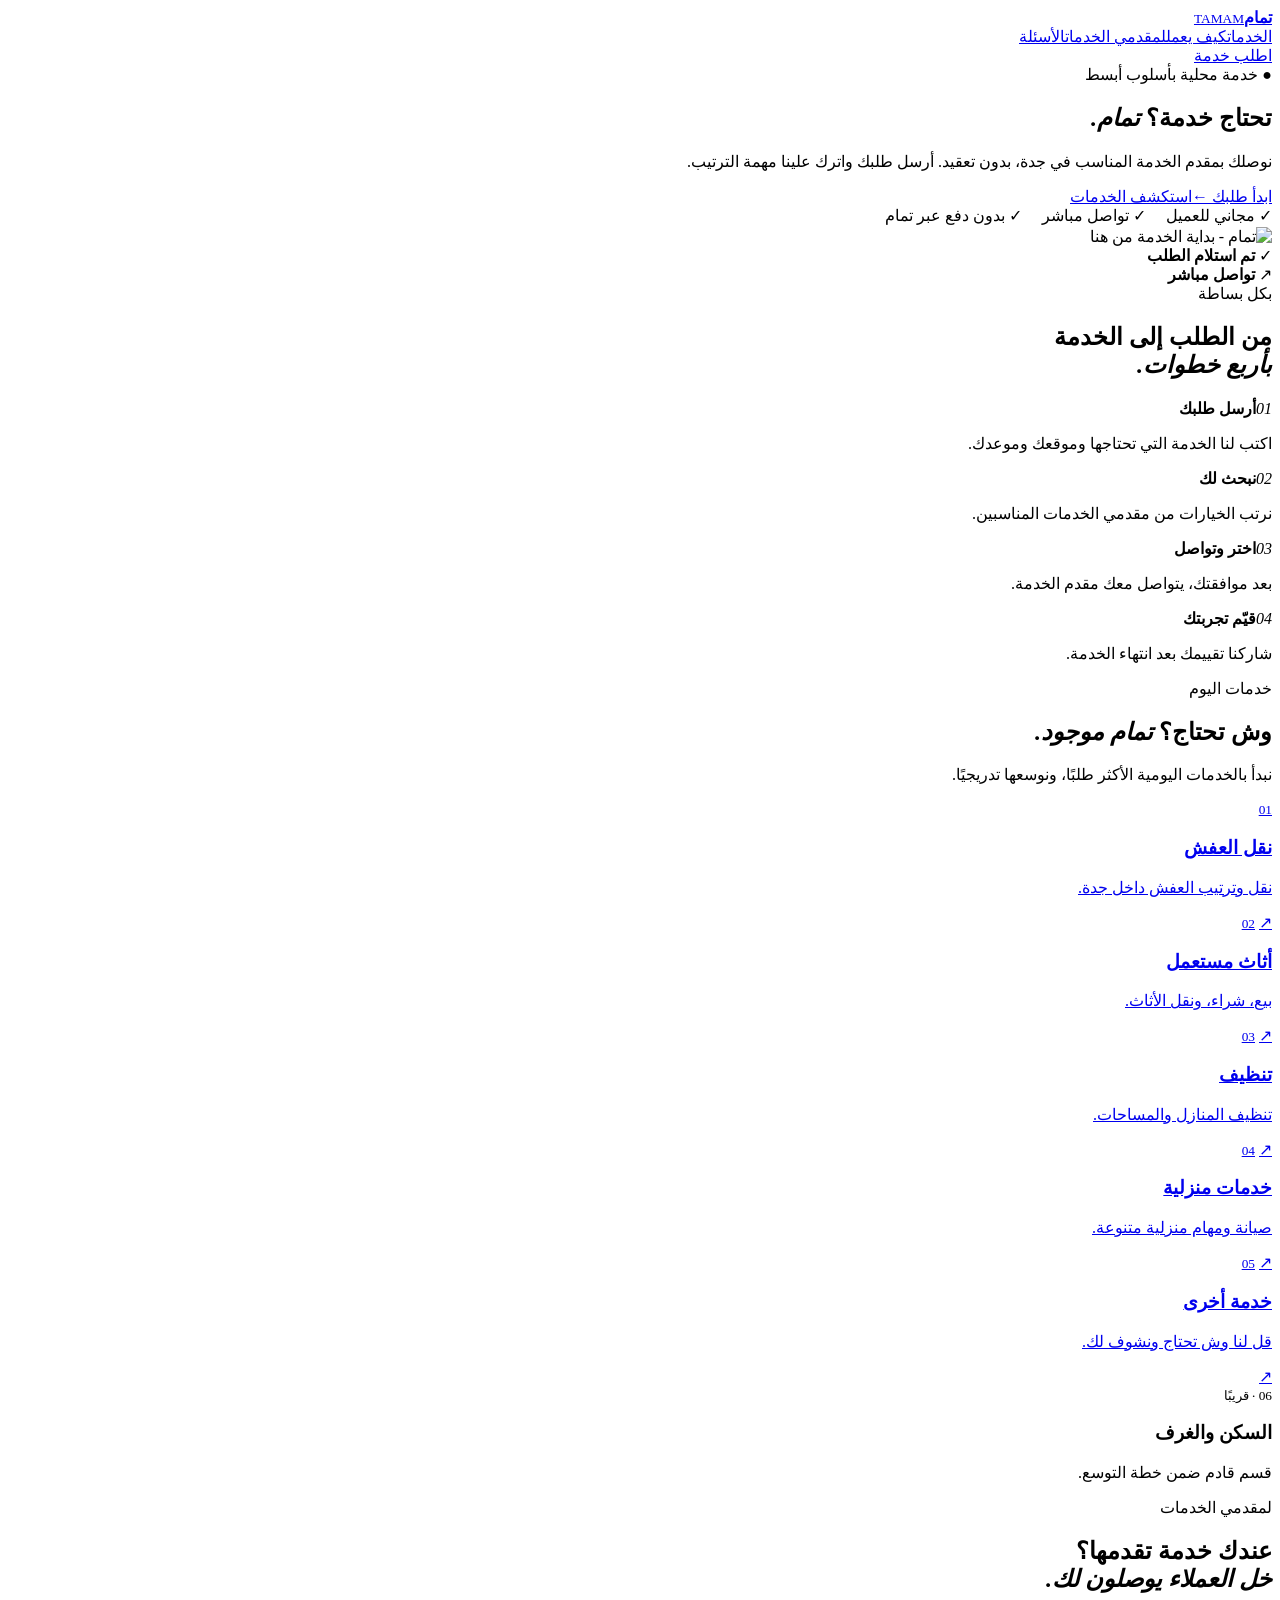
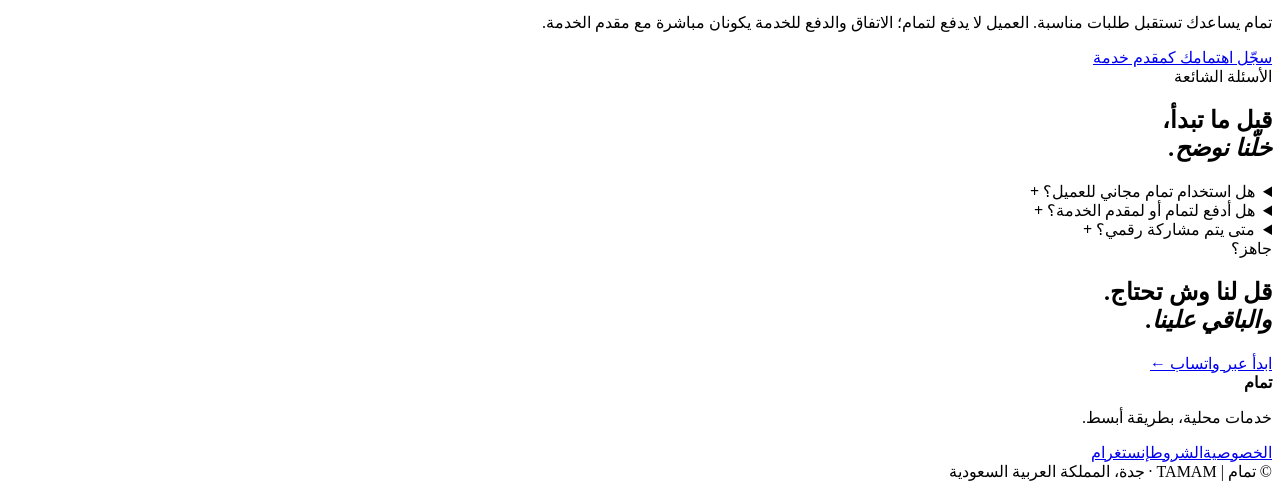
==== index.html @ e4b24d53 "Publish TAMAM website" ====
<!doctype html>
<html lang="ar" dir="rtl">
<head>
<meta charset="utf-8"><meta name="viewport" content="width=device-width,initial-scale=1">
<meta name="theme-color" content="#087a55"><meta name="description" content="تمام | TAMAM — منصة سعودية تساعدك تلقى مقدم الخدمة المناسب بسهولة.">
<meta property="og:title" content="تمام | TAMAM"><meta property="og:description" content="تحتاج خدمة؟ تمام.">
<title>تمام | TAMAM — تحتاج خدمة؟ تمام.</title><link rel="stylesheet" href="style.css">
</head>
<body>
<header><div class="nav wrap"><a class="brand" href="#"><b>تمام</b><small>TAMAM</small></a><nav><a href="#services">الخدمات</a><a href="#how">كيف يعمل</a><a href="#providers">لمقدمي الخدمات</a><a href="#faq">الأسئلة</a></nav><a class="btn small" data-wa href="#">اطلب خدمة</a></div></header>
<main>
<section class="hero"><div class="wrap hero-grid"><div class="reveal"><span class="eyebrow">● خدمة محلية بأسلوب أبسط</span><h1>تحتاج خدمة؟ <em>تمام.</em></h1><p>نوصلك بمقدم الخدمة المناسب في جدة، بدون تعقيد. أرسل طلبك واترك علينا مهمة الترتيب.</p><div class="actions"><a class="btn" data-wa href="#">ابدأ طلبك ←</a><a class="btn ghost" href="#services">استكشف الخدمات</a></div><div class="trust">✓ مجاني للعميل　 ✓ تواصل مباشر　 ✓ بدون دفع عبر تمام</div></div><div class="visual reveal"><img src="welcome.svg" alt="تمام - بداية الخدمة من هنا"><div class="float one">✓ <b>تم استلام الطلب</b></div><div class="float two">↗ <b>تواصل مباشر</b></div></div></div></section>
<section id="how"><div class="wrap"><div class="head reveal"><span>بكل بساطة</span><h2>من الطلب إلى الخدمة<br><em>بأربع خطوات.</em></h2></div><div class="steps"><article><i>01</i><strong>أرسل طلبك</strong><p>اكتب لنا الخدمة التي تحتاجها وموقعك وموعدك.</p></article><article><i>02</i><strong>نبحث لك</strong><p>نرتب الخيارات من مقدمي الخدمات المناسبين.</p></article><article><i>03</i><strong>اختر وتواصل</strong><p>بعد موافقتك، يتواصل معك مقدم الخدمة.</p></article><article><i>04</i><strong>قيّم تجربتك</strong><p>شاركنا تقييمك بعد انتهاء الخدمة.</p></article></div></div></section>
<section id="services" class="alt"><div class="wrap"><div class="head reveal"><span>خدمات اليوم</span><h2>وش تحتاج؟ <em>تمام موجود.</em></h2><p>نبدأ بالخدمات اليومية الأكثر طلبًا، ونوسعها تدريجيًا.</p></div><div class="cards">
<a class="card featured" data-wa href="#"><small>01</small><h3>نقل العفش</h3><p>نقل وترتيب العفش داخل جدة.</p>↗</a>
<a class="card" data-wa href="#"><small>02</small><h3>أثاث مستعمل</h3><p>بيع، شراء، ونقل الأثاث.</p>↗</a>
<a class="card" data-wa href="#"><small>03</small><h3>تنظيف</h3><p>تنظيف المنازل والمساحات.</p>↗</a>
<a class="card" data-wa href="#"><small>04</small><h3>خدمات منزلية</h3><p>صيانة ومهام منزلية متنوعة.</p>↗</a>
<a class="card" data-wa href="#"><small>05</small><h3>خدمة أخرى</h3><p>قل لنا وش تحتاج ونشوف لك.</p>↗</a>
<div class="card muted"><small>06 · قريبًا</small><h3>السكن والغرف</h3><p>قسم قادم ضمن خطة التوسع.</p></div>
</div></div></section>
<section id="providers"><div class="wrap provider"><div><span>لمقدمي الخدمات</span><h2>عندك خدمة تقدمها؟<br><em>خل العملاء يوصلون لك.</em></h2><p>تمام يساعدك تستقبل طلبات مناسبة. العميل لا يدفع لتمام؛ الاتفاق والدفع للخدمة يكونان مباشرة مع مقدم الخدمة.</p></div><a class="btn white" data-wa href="#">سجّل اهتمامك كمقدم خدمة</a></div></section>
<section id="faq" class="alt"><div class="wrap faq"><div class="head"><span>الأسئلة الشائعة</span><h2>قبل ما تبدأ،<br><em>خلّنا نوضح.</em></h2></div><div>
<details><summary>هل استخدام تمام مجاني للعميل؟ <b>+</b></summary><p>نعم، طلب الخدمة عبر تمام مجاني للعميل في هذه المرحلة.</p></details>
<details><summary>هل أدفع لتمام أو لمقدم الخدمة؟ <b>+</b></summary><p>تمام لا يحتفظ بمبلغ الخدمة. الدفع للخدمة يكون مباشرة مع مقدم الخدمة.</p></details>
<details><summary>متى يتم مشاركة رقمي؟ <b>+</b></summary><p>بعد اختيارك وموافقتك على مشاركة رقمك مع مقدم الخدمة.</p></details>
</div></div></section>
<section class="cta"><div class="wrap"><span>جاهز؟</span><h2>قل لنا وش تحتاج.<br><em>والباقي علينا.</em></h2><a class="btn white" data-wa href="#">ابدأ عبر واتساب ←</a></div></section>
</main>
<footer><div class="wrap foot"><div><b>تمام</b><p>خدمات محلية، بطريقة أبسط.</p></div><div><a href="privacy.html">الخصوصية</a><a href="terms.html">الشروط</a><a href="https://www.instagram.com/tamam.sa1/" target="_blank" rel="noopener">إنستغرام</a></div></div><div class="wrap copy">© <span id="year"></span> تمام | TAMAM · جدة، المملكة العربية السعودية</div></footer>
<script src="script.js" defer></script>
</body></html>
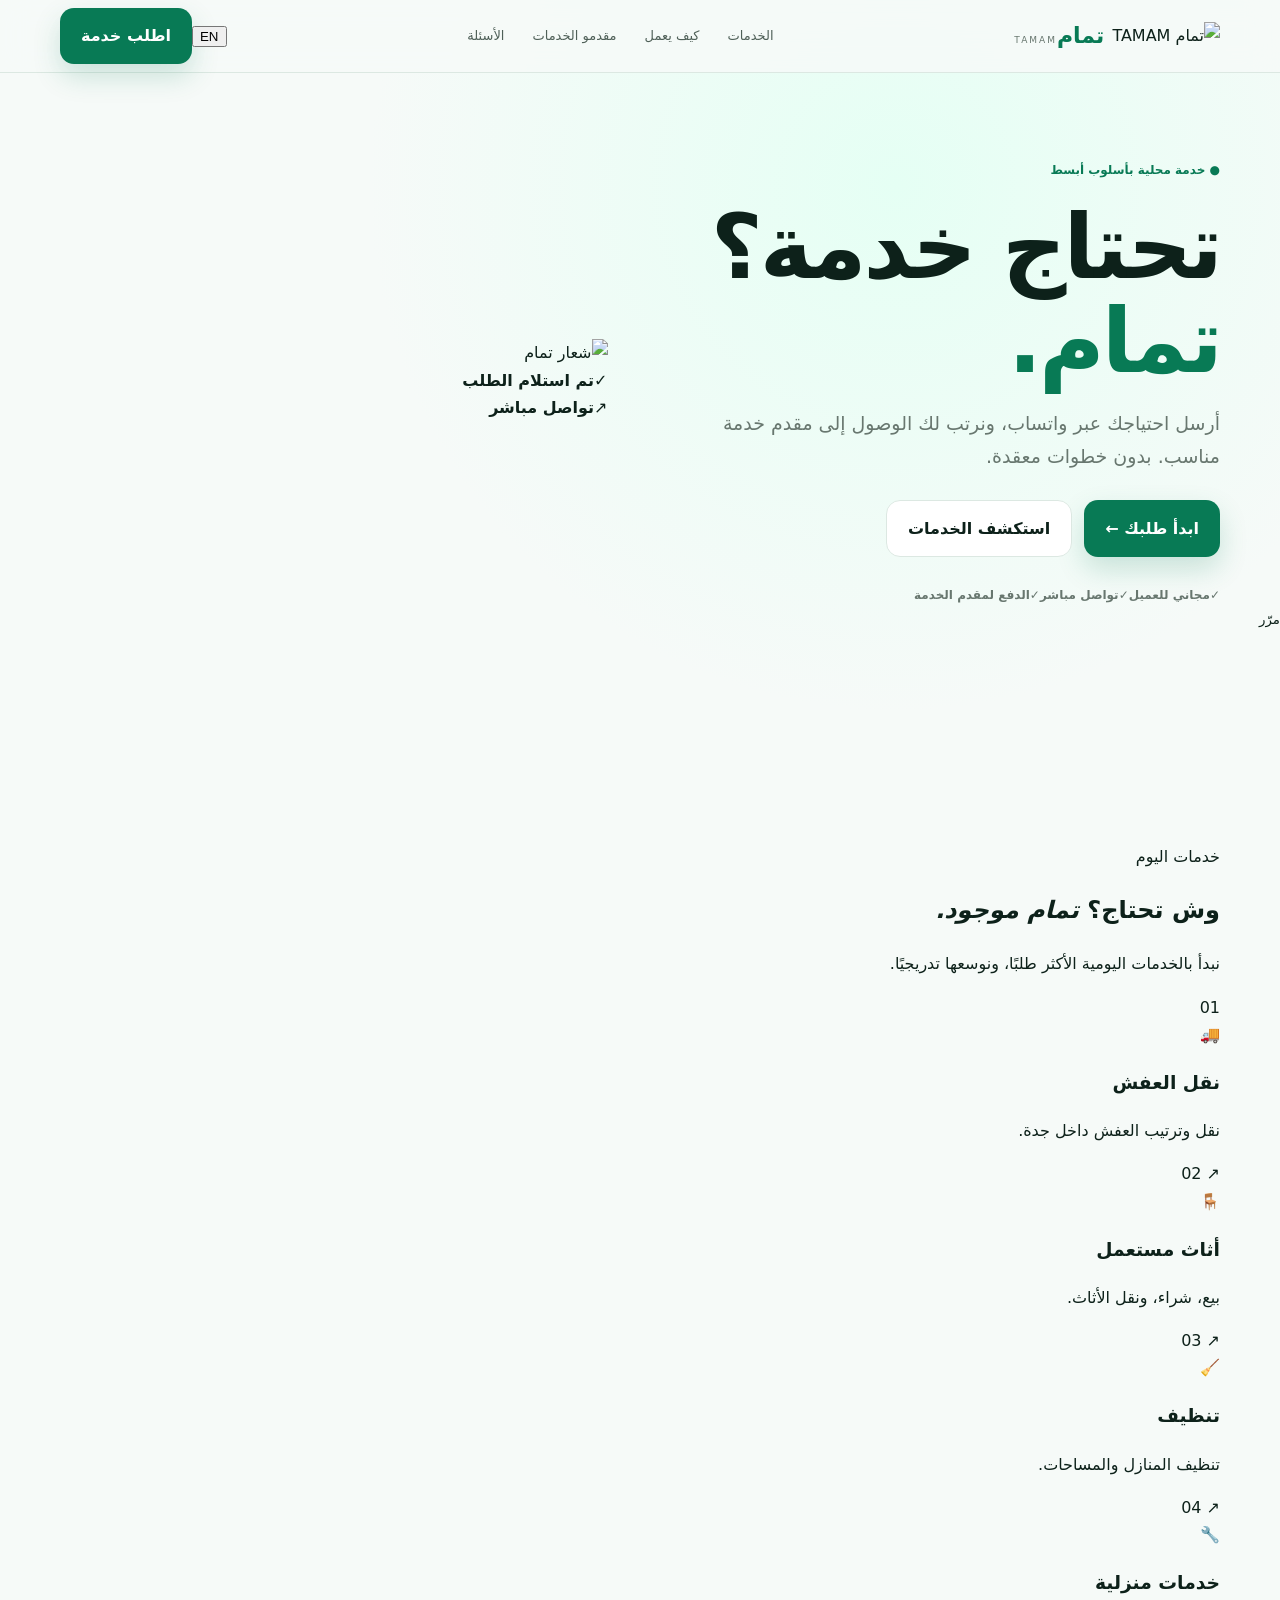
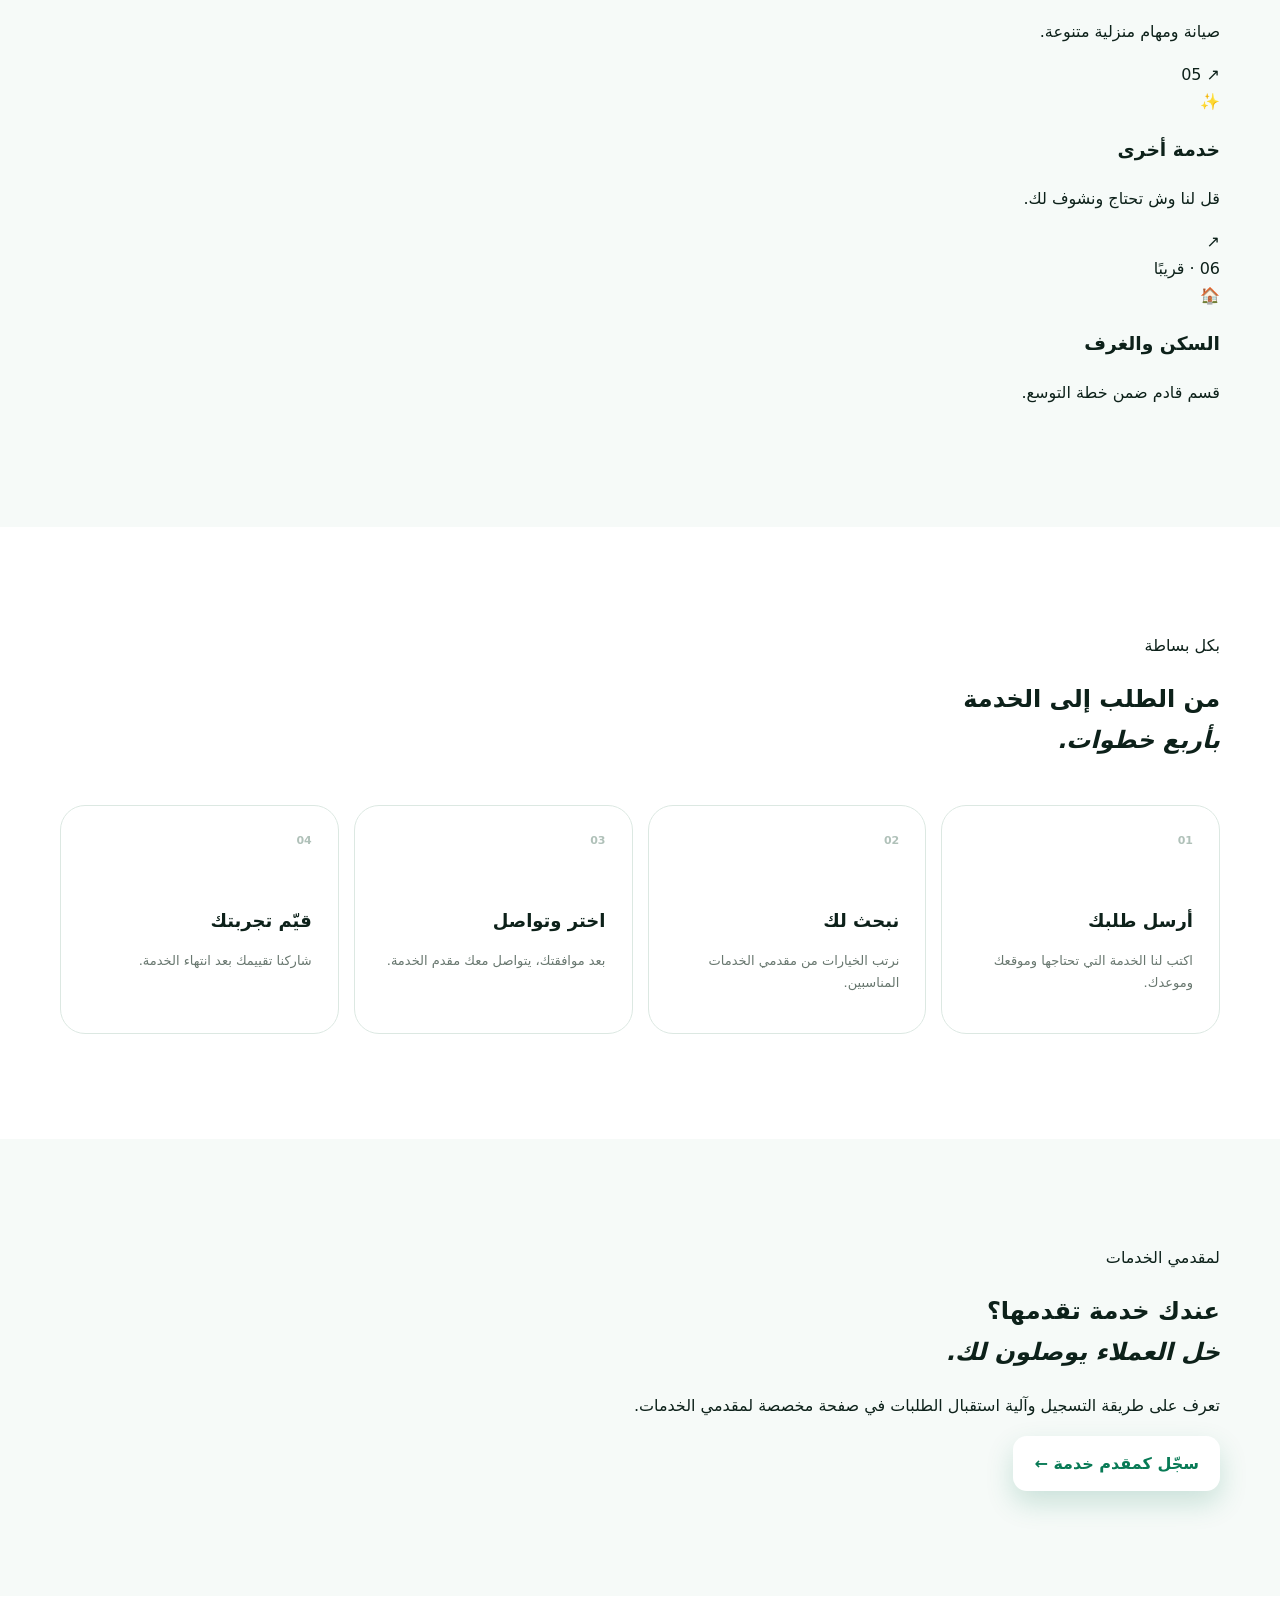
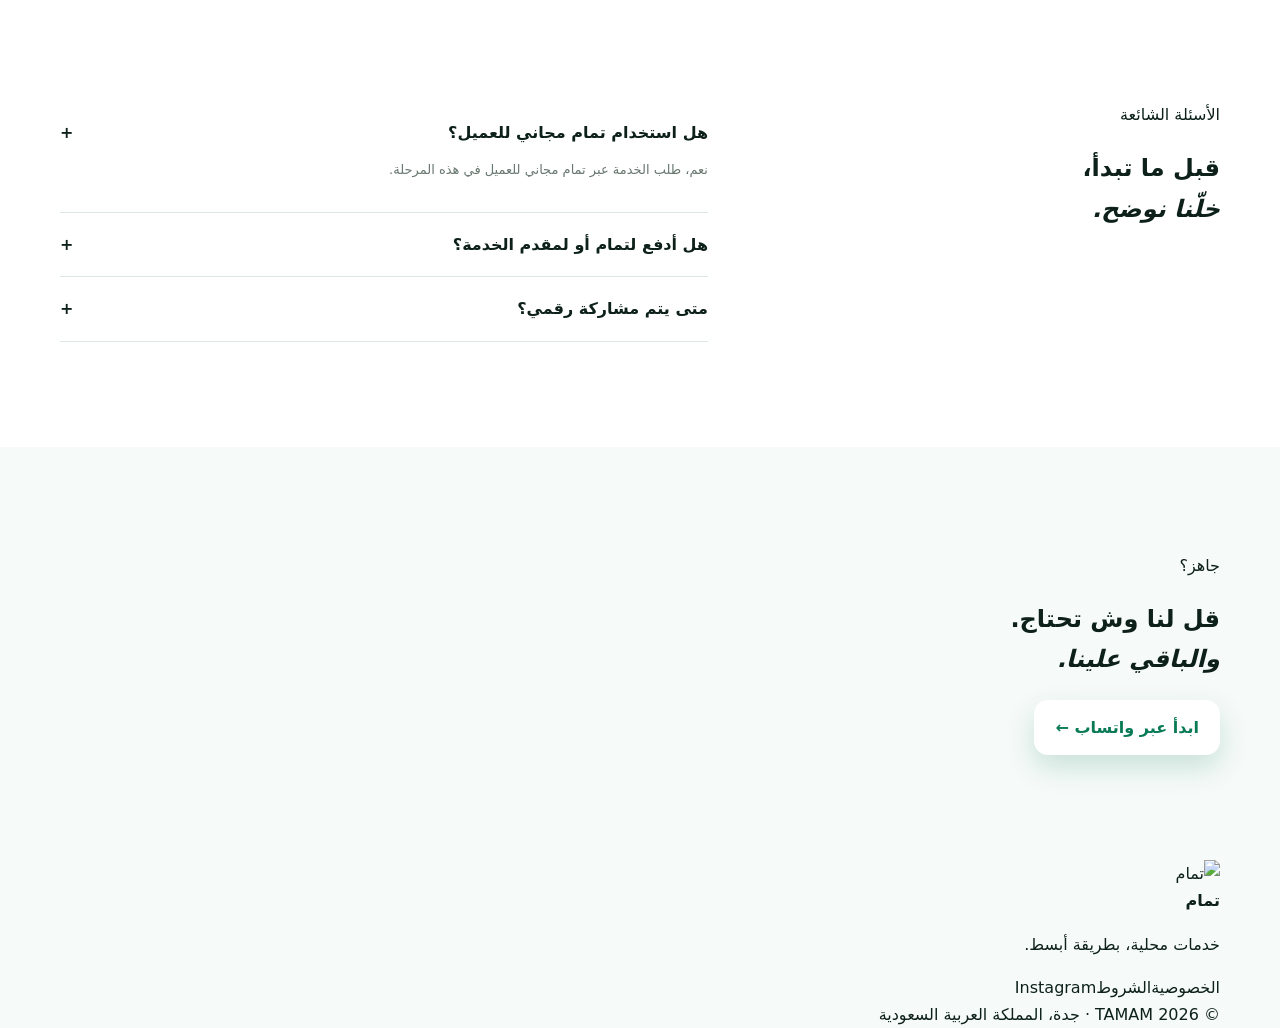
==== commit 5316152d: "Redesign TAMAM bilingual mobile-first homepage" ====
--- a/index.html
+++ b/index.html
@@ -1,32 +1,45 @@
 <!doctype html>
 <html lang="ar" dir="rtl">
 <head>
-<meta charset="utf-8"><meta name="viewport" content="width=device-width,initial-scale=1">
-<meta name="theme-color" content="#087a55"><meta name="description" content="تمام | TAMAM — منصة سعودية تساعدك تلقى مقدم الخدمة المناسب بسهولة.">
+<meta charset="utf-8"><meta name="viewport" content="width=device-width,initial-scale=1,viewport-fit=cover">
+<meta name="theme-color" content="#087a55"><meta name="description" content="تمام | TAMAM — منصة محلية تربطك بمقدمي الخدمات بطريقة أبسط.">
 <meta property="og:title" content="تمام | TAMAM"><meta property="og:description" content="تحتاج خدمة؟ تمام.">
-<title>تمام | TAMAM — تحتاج خدمة؟ تمام.</title><link rel="stylesheet" href="style.css">
+<title>تمام | TAMAM</title><link rel="icon" href="logo.svg" type="image/svg+xml"><link rel="stylesheet" href="style.css">
 </head>
-<body>
-<header><div class="nav wrap"><a class="brand" href="#"><b>تمام</b><small>TAMAM</small></a><nav><a href="#services">الخدمات</a><a href="#how">كيف يعمل</a><a href="#providers">لمقدمي الخدمات</a><a href="#faq">الأسئلة</a></nav><a class="btn small" data-wa href="#">اطلب خدمة</a></div></header>
+<body data-page="home">
+<header class="site-header"><div class="wrap nav">
+<a class="brand" href="index.html" aria-label="تمام"><img src="logo.svg" alt="تمام TAMAM"><span><b>تمام</b><small>TAMAM</small></span></a>
+<nav class="desktop-nav"><a href="#services" data-i18n="navServices">الخدمات</a><a href="#how" data-i18n="navHow">كيف يعمل</a><a href="providers.html" data-i18n="navProviders">مقدمو الخدمات</a><a href="#faq" data-i18n="navFaq">الأسئلة</a></nav>
+<div class="nav-actions"><button class="lang" id="langToggle" type="button">EN</button><a class="btn btn-sm" data-wa="customer" href="#" data-i18n="navCta">اطلب خدمة</a></div>
+</div></header>
 <main>
-<section class="hero"><div class="wrap hero-grid"><div class="reveal"><span class="eyebrow">● خدمة محلية بأسلوب أبسط</span><h1>تحتاج خدمة؟ <em>تمام.</em></h1><p>نوصلك بمقدم الخدمة المناسب في جدة، بدون تعقيد. أرسل طلبك واترك علينا مهمة الترتيب.</p><div class="actions"><a class="btn" data-wa href="#">ابدأ طلبك ←</a><a class="btn ghost" href="#services">استكشف الخدمات</a></div><div class="trust">✓ مجاني للعميل　 ✓ تواصل مباشر　 ✓ بدون دفع عبر تمام</div></div><div class="visual reveal"><img src="welcome.svg" alt="تمام - بداية الخدمة من هنا"><div class="float one">✓ <b>تم استلام الطلب</b></div><div class="float two">↗ <b>تواصل مباشر</b></div></div></div></section>
-<section id="how"><div class="wrap"><div class="head reveal"><span>بكل بساطة</span><h2>من الطلب إلى الخدمة<br><em>بأربع خطوات.</em></h2></div><div class="steps"><article><i>01</i><strong>أرسل طلبك</strong><p>اكتب لنا الخدمة التي تحتاجها وموقعك وموعدك.</p></article><article><i>02</i><strong>نبحث لك</strong><p>نرتب الخيارات من مقدمي الخدمات المناسبين.</p></article><article><i>03</i><strong>اختر وتواصل</strong><p>بعد موافقتك، يتواصل معك مقدم الخدمة.</p></article><article><i>04</i><strong>قيّم تجربتك</strong><p>شاركنا تقييمك بعد انتهاء الخدمة.</p></article></div></div></section>
-<section id="services" class="alt"><div class="wrap"><div class="head reveal"><span>خدمات اليوم</span><h2>وش تحتاج؟ <em>تمام موجود.</em></h2><p>نبدأ بالخدمات اليومية الأكثر طلبًا، ونوسعها تدريجيًا.</p></div><div class="cards">
-<a class="card featured" data-wa href="#"><small>01</small><h3>نقل العفش</h3><p>نقل وترتيب العفش داخل جدة.</p>↗</a>
-<a class="card" data-wa href="#"><small>02</small><h3>أثاث مستعمل</h3><p>بيع، شراء، ونقل الأثاث.</p>↗</a>
-<a class="card" data-wa href="#"><small>03</small><h3>تنظيف</h3><p>تنظيف المنازل والمساحات.</p>↗</a>
-<a class="card" data-wa href="#"><small>04</small><h3>خدمات منزلية</h3><p>صيانة ومهام منزلية متنوعة.</p>↗</a>
-<a class="card" data-wa href="#"><small>05</small><h3>خدمة أخرى</h3><p>قل لنا وش تحتاج ونشوف لك.</p>↗</a>
-<div class="card muted"><small>06 · قريبًا</small><h3>السكن والغرف</h3><p>قسم قادم ضمن خطة التوسع.</p></div>
+<section class="hero"><div class="hero-glow"></div><div class="wrap hero-grid">
+<div class="hero-copy reveal"><span class="eyebrow" data-i18n="eyebrow">● خدمة محلية بأسلوب أبسط</span><h1 data-i18n="heroTitle">تحتاج خدمة؟ <em>تمام.</em></h1><p data-i18n="heroText">أرسل احتياجك عبر واتساب، ونرتب لك الوصول إلى مقدم خدمة مناسب. بدون خطوات معقدة.</p>
+<div class="actions"><a class="btn btn-lg" data-wa="customer" href="#" data-i18n="start">ابدأ طلبك ←</a><a class="btn ghost btn-lg" href="#services" data-i18n="explore">استكشف الخدمات</a></div>
+<div class="trust"><span>✓</span><b data-i18n="trustFree">مجاني للعميل</b><span>✓</span><b data-i18n="trustDirect">تواصل مباشر</b><span>✓</span><b data-i18n="trustNoPay">الدفع لمقدم الخدمة</b></div></div>
+<div class="hero-visual reveal"><div class="orbit orbit-a"></div><div class="orbit orbit-b"></div><div class="logo-card"><img src="logo.svg" alt="شعار تمام"></div><div class="float-card fc-one"><span>✓</span><b data-i18n="floatReceived">تم استلام الطلب</b></div><div class="float-card fc-two"><span>↗</span><b data-i18n="floatDirect">تواصل مباشر</b></div></div>
+</div><div class="scroll-cue"><span></span><small data-i18n="scroll">مرّر</small></div></section>
+
+<section id="services" class="section"><div class="wrap"><div class="section-head reveal"><span class="kicker" data-i18n="servicesKicker">خدمات اليوم</span><h2 data-i18n="servicesTitle">وش تحتاج؟ <em>تمام موجود.</em></h2><p data-i18n="servicesText">نبدأ بالخدمات اليومية الأكثر طلبًا، ونوسعها تدريجيًا.</p></div>
+<div class="service-grid">
+<a class="service-card featured reveal" data-wa="customer" data-service="نقل العفش" href="#"><span class="num">01</span><div class="service-icon">🚚</div><h3 data-i18n="sMove">نقل العفش</h3><p data-i18n="sMoveText">نقل وترتيب العفش داخل جدة.</p><span class="arrow">↗</span></a>
+<a class="service-card reveal" data-wa="customer" data-service="أثاث مستعمل" href="#"><span class="num">02</span><div class="service-icon">🪑</div><h3 data-i18n="sUsed">أثاث مستعمل</h3><p data-i18n="sUsedText">بيع، شراء، ونقل الأثاث.</p><span class="arrow">↗</span></a>
+<a class="service-card reveal" data-wa="customer" data-service="تنظيف" href="#"><span class="num">03</span><div class="service-icon">🧹</div><h3 data-i18n="sClean">تنظيف</h3><p data-i18n="sCleanText">تنظيف المنازل والمساحات.</p><span class="arrow">↗</span></a>
+<a class="service-card reveal" data-wa="customer" data-service="خدمات منزلية" href="#"><span class="num">04</span><div class="service-icon">🔧</div><h3 data-i18n="sHome">خدمات منزلية</h3><p data-i18n="sHomeText">صيانة ومهام منزلية متنوعة.</p><span class="arrow">↗</span></a>
+<a class="service-card reveal" data-wa="customer" data-service="خدمة أخرى" href="#"><span class="num">05</span><div class="service-icon">✨</div><h3 data-i18n="sOther">خدمة أخرى</h3><p data-i18n="sOtherText">قل لنا وش تحتاج ونشوف لك.</p><span class="arrow">↗</span></a>
+<div class="service-card muted reveal"><span class="num">06 · <span data-i18n="soon">قريبًا</span></span><div class="service-icon">🏠</div><h3 data-i18n="sHousing">السكن والغرف</h3><p data-i18n="sHousingText">قسم قادم ضمن خطة التوسع.</p></div>
 </div></div></section>
-<section id="providers"><div class="wrap provider"><div><span>لمقدمي الخدمات</span><h2>عندك خدمة تقدمها؟<br><em>خل العملاء يوصلون لك.</em></h2><p>تمام يساعدك تستقبل طلبات مناسبة. العميل لا يدفع لتمام؛ الاتفاق والدفع للخدمة يكونان مباشرة مع مقدم الخدمة.</p></div><a class="btn white" data-wa href="#">سجّل اهتمامك كمقدم خدمة</a></div></section>
-<section id="faq" class="alt"><div class="wrap faq"><div class="head"><span>الأسئلة الشائعة</span><h2>قبل ما تبدأ،<br><em>خلّنا نوضح.</em></h2></div><div>
-<details><summary>هل استخدام تمام مجاني للعميل؟ <b>+</b></summary><p>نعم، طلب الخدمة عبر تمام مجاني للعميل في هذه المرحلة.</p></details>
-<details><summary>هل أدفع لتمام أو لمقدم الخدمة؟ <b>+</b></summary><p>تمام لا يحتفظ بمبلغ الخدمة. الدفع للخدمة يكون مباشرة مع مقدم الخدمة.</p></details>
-<details><summary>متى يتم مشاركة رقمي؟ <b>+</b></summary><p>بعد اختيارك وموافقتك على مشاركة رقمك مع مقدم الخدمة.</p></details>
-</div></div></section>
-<section class="cta"><div class="wrap"><span>جاهز؟</span><h2>قل لنا وش تحتاج.<br><em>والباقي علينا.</em></h2><a class="btn white" data-wa href="#">ابدأ عبر واتساب ←</a></div></section>
+
+<section id="how" class="section alt"><div class="wrap"><div class="section-head reveal"><span class="kicker" data-i18n="howKicker">بكل بساطة</span><h2 data-i18n="howTitle">من الطلب إلى الخدمة<br><em>بأربع خطوات.</em></h2></div>
+<div class="steps"><article class="step reveal"><i>01</i><strong data-i18n="step1">أرسل طلبك</strong><p data-i18n="step1t">اكتب لنا الخدمة التي تحتاجها وموقعك وموعدك.</p></article><article class="step reveal"><i>02</i><strong data-i18n="step2">نبحث لك</strong><p data-i18n="step2t">نرتب الخيارات من مقدمي الخدمات المناسبين.</p></article><article class="step reveal"><i>03</i><strong data-i18n="step3">اختر وتواصل</strong><p data-i18n="step3t">بعد موافقتك، يتواصل معك مقدم الخدمة.</p></article><article class="step reveal"><i>04</i><strong data-i18n="step4">قيّم تجربتك</strong><p data-i18n="step4t">شاركنا تقييمك بعد انتهاء الخدمة.</p></article></div></div></section>
+
+<section class="provider-banner"><div class="wrap provider-inner reveal"><div><span class="kicker light" data-i18n="providerKicker">لمقدمي الخدمات</span><h2 data-i18n="providerTitle">عندك خدمة تقدمها؟<br><em>خل العملاء يوصلون لك.</em></h2><p data-i18n="providerText">تعرف على طريقة التسجيل وآلية استقبال الطلبات في صفحة مخصصة لمقدمي الخدمات.</p></div><a class="btn white btn-lg" href="providers.html" data-i18n="providerBtn">سجّل كمقدم خدمة ←</a></div></section>
+
+<section id="faq" class="section alt"><div class="wrap faq"><div class="section-head reveal"><span class="kicker" data-i18n="faqKicker">الأسئلة الشائعة</span><h2 data-i18n="faqTitle">قبل ما تبدأ،<br><em>خلّنا نوضح.</em></h2></div>
+<div class="faq-list reveal"><details open><summary><span data-i18n="faq1">هل استخدام تمام مجاني للعميل؟</span><b>+</b></summary><p data-i18n="faq1t">نعم، طلب الخدمة عبر تمام مجاني للعميل في هذه المرحلة.</p></details><details><summary><span data-i18n="faq2">هل أدفع لتمام أو لمقدم الخدمة؟</span><b>+</b></summary><p data-i18n="faq2t">تمام لا يحتفظ بمبلغ الخدمة. الدفع للخدمة يكون مباشرة مع مقدم الخدمة.</p></details><details><summary><span data-i18n="faq3">متى يتم مشاركة رقمي؟</span><b>+</b></summary><p data-i18n="faq3t">بعد اختيارك وموافقتك على مشاركة رقمك مع مقدم الخدمة.</p></details></div></div></section>
+
+<section class="cta-section"><div class="wrap cta-box reveal"><span class="kicker light" data-i18n="ctaKicker">جاهز؟</span><h2 data-i18n="ctaTitle">قل لنا وش تحتاج.<br><em>والباقي علينا.</em></h2><a class="btn white btn-lg" data-wa="customer" href="#" data-i18n="ctaBtn">ابدأ عبر واتساب ←</a></div></section>
 </main>
-<footer><div class="wrap foot"><div><b>تمام</b><p>خدمات محلية، بطريقة أبسط.</p></div><div><a href="privacy.html">الخصوصية</a><a href="terms.html">الشروط</a><a href="https://www.instagram.com/tamam.sa1/" target="_blank" rel="noopener">إنستغرام</a></div></div><div class="wrap copy">© <span id="year"></span> تمام | TAMAM · جدة، المملكة العربية السعودية</div></footer>
+<footer><div class="wrap footer-main"><div class="footer-brand"><img src="logo.svg" alt="تمام"><div><b>تمام</b><p data-i18n="footerText">خدمات محلية، بطريقة أبسط.</p></div></div><div class="footer-links"><a href="privacy.html" data-i18n="privacy">الخصوصية</a><a href="terms.html" data-i18n="terms">الشروط</a><a href="https://www.instagram.com/tamam.sa1/" target="_blank" rel="noopener">Instagram</a></div></div><div class="wrap copyright">© <span id="year"></span> TAMAM · <span data-i18n="footerLocation">جدة، المملكة العربية السعودية</span></div></footer>
 <script src="script.js" defer></script>
 </body></html>
--- a/style.css
+++ b/style.css
@@ -0,0 +1 @@
+:root{--g:#087a55;--dark:#0d211a;--bg:#f6faf8;--line:#dce8e2;--muted:#68776f;--white:#fff}*{box-sizing:border-box}html{scroll-behavior:smooth}body{margin:0;font-family:system-ui,-apple-system,"Segoe UI",Tahoma,sans-serif;color:var(--dark);background:var(--bg);line-height:1.7}a{text-decoration:none;color:inherit}.wrap{width:min(1160px,calc(100% - 32px));margin:auto}header{position:fixed;z-index:20;inset:0 0 auto;background:#f6faf8dd;backdrop-filter:blur(15px);border-bottom:1px solid var(--line)}.nav{height:72px;display:flex;align-items:center;justify-content:space-between;gap:25px}.brand{display:flex;gap:8px;align-items:center}.brand b{font-size:22px;color:var(--g)}.brand small{font-size:9px;letter-spacing:2px;color:var(--muted)}nav{display:flex;gap:28px;font-size:13px;color:#4f6058}nav a:hover{color:var(--g)}.btn{display:inline-flex;align-items:center;justify-content:center;background:var(--g);color:#fff;padding:14px 21px;border-radius:14px;font-weight:800;box-shadow:0 12px 28px #087a5530;transition:.25s}.btn:hover{transform:translateY(-3px)}.btn.small{padding:9px 14px;font-size:12px}.btn.ghost{background:#fff;color:var(--dark);box-shadow:none;border:1px solid var(--line)}.btn.white{background:#fff;color:var(--g)}section{padding:105px 0}.hero{padding-top:155px;background:radial-gradient(circle at 70% 25%,#e5fff4,#f6faf8 50%)}.hero-grid{display:grid;grid-template-columns:1fr 1fr;gap:65px;align-items:center}.eyebrow,.head>span,.provider>div>span,.cta>div>span{color:var(--g);font-weight:900;font-size:12px}.hero h1{font-size:clamp(52px,7vw,90px);line-height:1.05;letter-spacing:-3px;margin:18px 0}.hero h1 em,.head em,.provider em,.cta em{font-style:normal;color:var(--g)}.hero p{font-size:19px;color:var(--muted);max-width:600px}.actions{display:flex;gap:12px;flex-wrap:wrap;margin:28px 0}.trust{font-size:12px;color:var(--muted)}.visual{position:relative}.visual img{width:100%;display:block;border-radius:32px;box-shadow:0 30px 80px #0b4c3820}.float{position:absolute;background:#fff;border:1px solid var(--line);box-shadow:0 18px 45px #0c33261c;padding:13px 17px;border-radius:16px;font-size:12px;animation:float 4s ease-in-out infinite}.float.one{top:12%;right:-22px}.float.two{bottom:13%;left:-22px;animation-delay:-2s}.head{max-width:700px}.head h2,.provider h2,.cta h2{font-size:clamp(40px,5vw,65px);line-height:1.12;letter-spacing:-2px;margin:12px 0}.head p,.provider p{color:var(--muted)}.steps{display:grid;grid-template-columns:repeat(4,1fr);gap:15px;margin-top:45px}.steps article,.card{background:#fff;border:1px solid var(--line);border-radius:25px;padding:26px;transition:.3s}.steps article:hover,.card:hover{transform:translateY(-6px);box-shadow:0 22px 55px #123f2b12}.steps i{display:block;color:#b0c1b9;font-style:normal;font-weight:900;font-size:11px;margin-bottom:55px}.steps strong{font-size:18px}.steps p,.card p{font-size:13px;color:var(--muted)}.alt{background:#fff}.cards{display:grid;grid-template-columns:repeat(3,1fr);gap:15px;margin-top:45px}.card{min-height:225px;background:var(--bg)}.card small{font-weight:900;color:#82938b}.card h3{font-size:21px;margin-top:55px;margin-bottom:4px}.card.featured{background:var(--g);color:#fff;border-color:var(--g)}.card.featured p{color:#d0eee3}.card.muted{background:#edf3f0}.provider{background:linear-gradient(135deg,#07583f,#0a8b61);color:#fff;border-radius:35px;padding:65px;display:grid;grid-template-columns:1.4fr .6fr;gap:50px;align-items:center}.provider>div>span{color:#b9f3db}.provider p{color:#c5dfd5}.faq{display:grid;grid-template-columns:.8fr 1.2fr;gap:80px}.faq details{border-bottom:1px solid var(--line);padding:18px 0}.faq summary{cursor:pointer;font-weight:800;list-style:none;display:flex;justify-content:space-between}.faq summary::-webkit-details-marker{display:none}.faq p{color:var(--muted);font-size:13px}.cta{padding-top:25px}.cta .wrap{background:var(--g);color:#fff;border-radius:35px;padding:70px;text-align:center}.cta h2 em{color:#c9f9e5}.footer{background:#0d211a;color:#fff;padding:50px 0 20px}.foot{display:flex;justify-content:space-between;gap:25px}.foot b{font-size:22px;color:#7be1bb}.foot p,.copy{color:#71857c;font-size:11px}.foot a{margin-right:22px;color:#b9c8c1;font-size:12px}.copy{border-top:1px solid #ffffff12;margin-top:35px;padding-top:18px}.reveal{animation:rise .8s both}@keyframes rise{from{opacity:0;transform:translateY(20px)}to{opacity:1;transform:none}}@keyframes float{50%{transform:translateY(-9px)}}@media(max-width:850px){nav{display:none}.hero-grid,.faq,.provider{grid-template-columns:1fr}.steps{grid-template-columns:repeat(2,1fr)}.cards{grid-template-columns:repeat(2,1fr)}.provider{padding:40px 28px}.float{display:none}}@media(max-width:560px){section{padding:75px 0}.hero{padding-top:120px}.hero h1{font-size:51px}.actions .btn{width:100%}.steps,.cards{grid-template-columns:1fr}.cta .wrap{padding:45px 22px}.foot{display:block}.foot>div+div{margin-top:25px}}
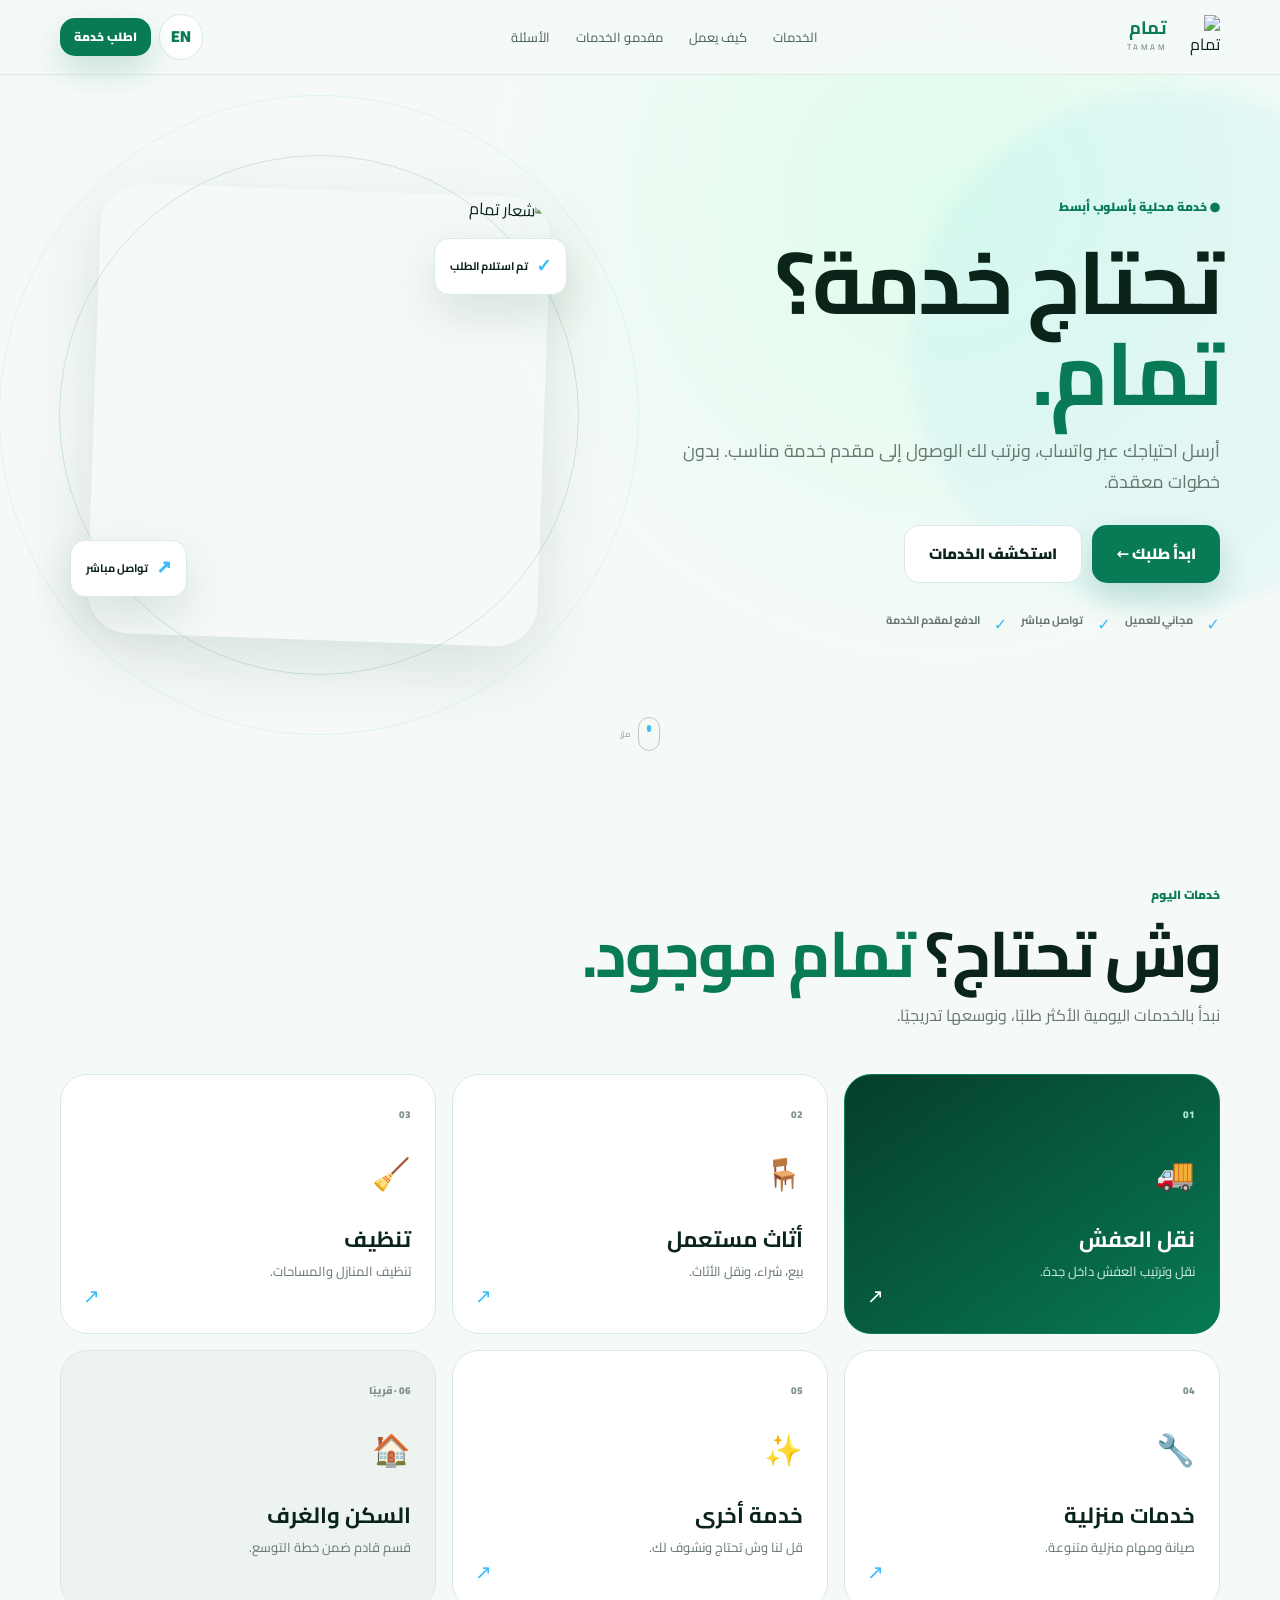
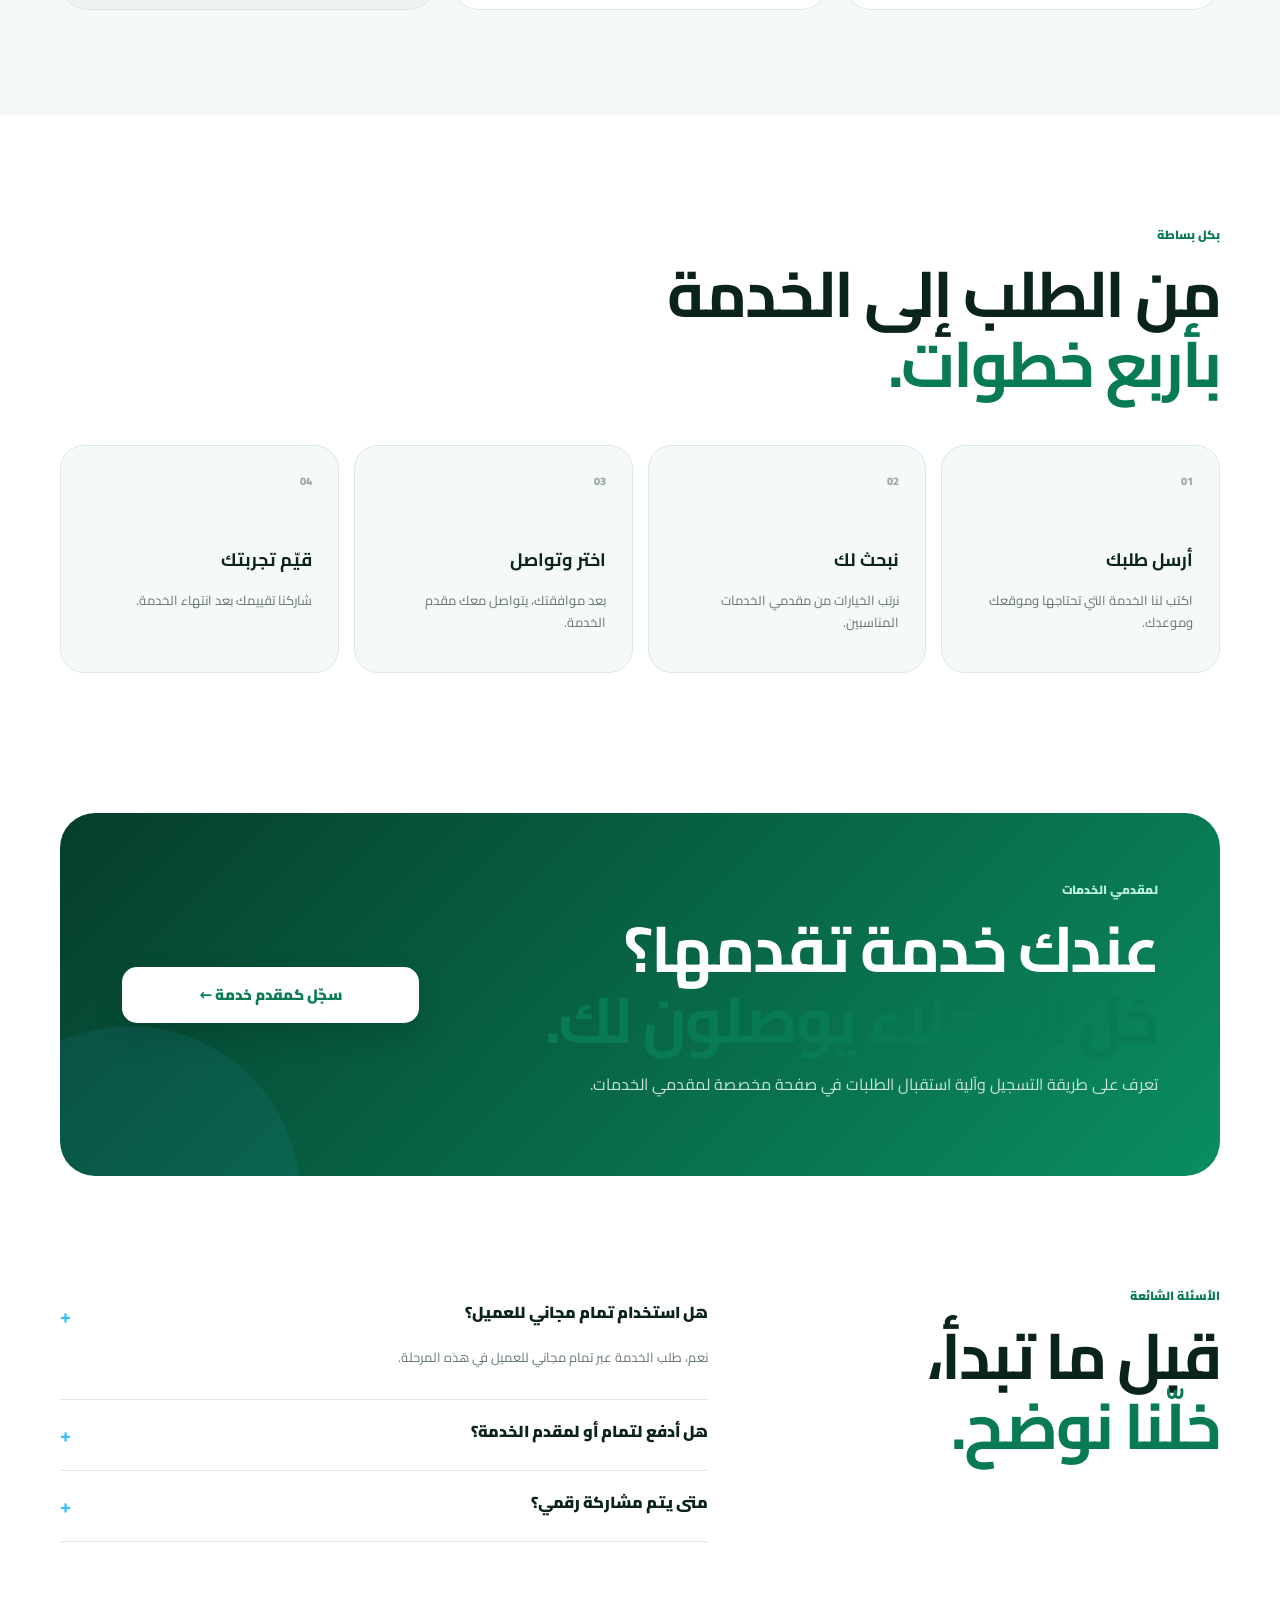
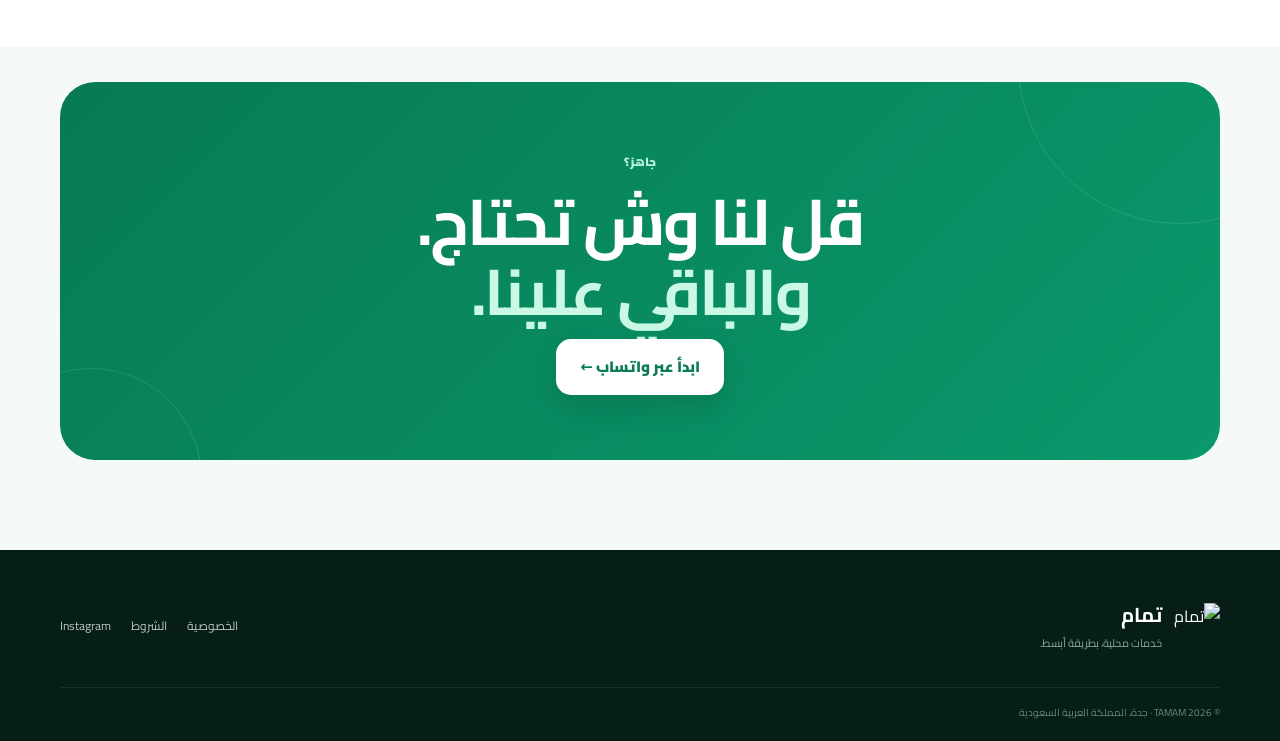
==== commit cad9752a: "Use official TAMAM logo image across site" ====
--- a/index.html
+++ b/index.html
@@ -4,11 +4,11 @@
 <meta charset="utf-8"><meta name="viewport" content="width=device-width,initial-scale=1,viewport-fit=cover">
 <meta name="theme-color" content="#087a55"><meta name="description" content="تمام | TAMAM — منصة محلية تربطك بمقدمي الخدمات بطريقة أبسط.">
 <meta property="og:title" content="تمام | TAMAM"><meta property="og:description" content="تحتاج خدمة؟ تمام.">
-<title>تمام | TAMAM</title><link rel="icon" href="logo.svg" type="image/svg+xml"><link rel="stylesheet" href="style.css">
+<title>تمام | TAMAM</title><link rel="icon" href="logo.jpg" type="image/svg+xml"><link rel="stylesheet" href="style.css">
 </head>
 <body data-page="home">
 <header class="site-header"><div class="wrap nav">
-<a class="brand" href="index.html" aria-label="تمام"><img src="logo.svg" alt="تمام TAMAM"><span><b>تمام</b><small>TAMAM</small></span></a>
+<a class="brand" href="index.html" aria-label="تمام"><img src="logo.jpg" alt="تمام TAMAM"><span><b>تمام</b><small>TAMAM</small></span></a>
 <nav class="desktop-nav"><a href="#services" data-i18n="navServices">الخدمات</a><a href="#how" data-i18n="navHow">كيف يعمل</a><a href="providers.html" data-i18n="navProviders">مقدمو الخدمات</a><a href="#faq" data-i18n="navFaq">الأسئلة</a></nav>
 <div class="nav-actions"><button class="lang" id="langToggle" type="button">EN</button><a class="btn btn-sm" data-wa="customer" href="#" data-i18n="navCta">اطلب خدمة</a></div>
 </div></header>
@@ -17,7 +17,7 @@
 <div class="hero-copy reveal"><span class="eyebrow" data-i18n="eyebrow">● خدمة محلية بأسلوب أبسط</span><h1 data-i18n="heroTitle">تحتاج خدمة؟ <em>تمام.</em></h1><p data-i18n="heroText">أرسل احتياجك عبر واتساب، ونرتب لك الوصول إلى مقدم خدمة مناسب. بدون خطوات معقدة.</p>
 <div class="actions"><a class="btn btn-lg" data-wa="customer" href="#" data-i18n="start">ابدأ طلبك ←</a><a class="btn ghost btn-lg" href="#services" data-i18n="explore">استكشف الخدمات</a></div>
 <div class="trust"><span>✓</span><b data-i18n="trustFree">مجاني للعميل</b><span>✓</span><b data-i18n="trustDirect">تواصل مباشر</b><span>✓</span><b data-i18n="trustNoPay">الدفع لمقدم الخدمة</b></div></div>
-<div class="hero-visual reveal"><div class="orbit orbit-a"></div><div class="orbit orbit-b"></div><div class="logo-card"><img src="logo.svg" alt="شعار تمام"></div><div class="float-card fc-one"><span>✓</span><b data-i18n="floatReceived">تم استلام الطلب</b></div><div class="float-card fc-two"><span>↗</span><b data-i18n="floatDirect">تواصل مباشر</b></div></div>
+<div class="hero-visual reveal"><div class="orbit orbit-a"></div><div class="orbit orbit-b"></div><div class="logo-card"><img src="logo.jpg" alt="شعار تمام"></div><div class="float-card fc-one"><span>✓</span><b data-i18n="floatReceived">تم استلام الطلب</b></div><div class="float-card fc-two"><span>↗</span><b data-i18n="floatDirect">تواصل مباشر</b></div></div>
 </div><div class="scroll-cue"><span></span><small data-i18n="scroll">مرّر</small></div></section>
 
 <section id="services" class="section"><div class="wrap"><div class="section-head reveal"><span class="kicker" data-i18n="servicesKicker">خدمات اليوم</span><h2 data-i18n="servicesTitle">وش تحتاج؟ <em>تمام موجود.</em></h2><p data-i18n="servicesText">نبدأ بالخدمات اليومية الأكثر طلبًا، ونوسعها تدريجيًا.</p></div>
@@ -40,6 +40,6 @@
 
 <section class="cta-section"><div class="wrap cta-box reveal"><span class="kicker light" data-i18n="ctaKicker">جاهز؟</span><h2 data-i18n="ctaTitle">قل لنا وش تحتاج.<br><em>والباقي علينا.</em></h2><a class="btn white btn-lg" data-wa="customer" href="#" data-i18n="ctaBtn">ابدأ عبر واتساب ←</a></div></section>
 </main>
-<footer><div class="wrap footer-main"><div class="footer-brand"><img src="logo.svg" alt="تمام"><div><b>تمام</b><p data-i18n="footerText">خدمات محلية، بطريقة أبسط.</p></div></div><div class="footer-links"><a href="privacy.html" data-i18n="privacy">الخصوصية</a><a href="terms.html" data-i18n="terms">الشروط</a><a href="https://www.instagram.com/tamam.sa1/" target="_blank" rel="noopener">Instagram</a></div></div><div class="wrap copyright">© <span id="year"></span> TAMAM · <span data-i18n="footerLocation">جدة، المملكة العربية السعودية</span></div></footer>
+<footer><div class="wrap footer-main"><div class="footer-brand"><img src="logo.jpg" alt="تمام"><div><b>تمام</b><p data-i18n="footerText">خدمات محلية، بطريقة أبسط.</p></div></div><div class="footer-links"><a href="privacy.html" data-i18n="privacy">الخصوصية</a><a href="terms.html" data-i18n="terms">الشروط</a><a href="https://www.instagram.com/tamam.sa1/" target="_blank" rel="noopener">Instagram</a></div></div><div class="wrap copyright">© <span id="year"></span> TAMAM · <span data-i18n="footerLocation">جدة، المملكة العربية السعودية</span></div></footer>
 <script src="script.js" defer></script>
 </body></html>
--- a/style.css
+++ b/style.css
@@ -1 +1 @@
-:root{--g:#087a55;--dark:#0d211a;--bg:#f6faf8;--line:#dce8e2;--muted:#68776f;--white:#fff}*{box-sizing:border-box}html{scroll-behavior:smooth}body{margin:0;font-family:system-ui,-apple-system,"Segoe UI",Tahoma,sans-serif;color:var(--dark);background:var(--bg);line-height:1.7}a{text-decoration:none;color:inherit}.wrap{width:min(1160px,calc(100% - 32px));margin:auto}header{position:fixed;z-index:20;inset:0 0 auto;background:#f6faf8dd;backdrop-filter:blur(15px);border-bottom:1px solid var(--line)}.nav{height:72px;display:flex;align-items:center;justify-content:space-between;gap:25px}.brand{display:flex;gap:8px;align-items:center}.brand b{font-size:22px;color:var(--g)}.brand small{font-size:9px;letter-spacing:2px;color:var(--muted)}nav{display:flex;gap:28px;font-size:13px;color:#4f6058}nav a:hover{color:var(--g)}.btn{display:inline-flex;align-items:center;justify-content:center;background:var(--g);color:#fff;padding:14px 21px;border-radius:14px;font-weight:800;box-shadow:0 12px 28px #087a5530;transition:.25s}.btn:hover{transform:translateY(-3px)}.btn.small{padding:9px 14px;font-size:12px}.btn.ghost{background:#fff;color:var(--dark);box-shadow:none;border:1px solid var(--line)}.btn.white{background:#fff;color:var(--g)}section{padding:105px 0}.hero{padding-top:155px;background:radial-gradient(circle at 70% 25%,#e5fff4,#f6faf8 50%)}.hero-grid{display:grid;grid-template-columns:1fr 1fr;gap:65px;align-items:center}.eyebrow,.head>span,.provider>div>span,.cta>div>span{color:var(--g);font-weight:900;font-size:12px}.hero h1{font-size:clamp(52px,7vw,90px);line-height:1.05;letter-spacing:-3px;margin:18px 0}.hero h1 em,.head em,.provider em,.cta em{font-style:normal;color:var(--g)}.hero p{font-size:19px;color:var(--muted);max-width:600px}.actions{display:flex;gap:12px;flex-wrap:wrap;margin:28px 0}.trust{font-size:12px;color:var(--muted)}.visual{position:relative}.visual img{width:100%;display:block;border-radius:32px;box-shadow:0 30px 80px #0b4c3820}.float{position:absolute;background:#fff;border:1px solid var(--line);box-shadow:0 18px 45px #0c33261c;padding:13px 17px;border-radius:16px;font-size:12px;animation:float 4s ease-in-out infinite}.float.one{top:12%;right:-22px}.float.two{bottom:13%;left:-22px;animation-delay:-2s}.head{max-width:700px}.head h2,.provider h2,.cta h2{font-size:clamp(40px,5vw,65px);line-height:1.12;letter-spacing:-2px;margin:12px 0}.head p,.provider p{color:var(--muted)}.steps{display:grid;grid-template-columns:repeat(4,1fr);gap:15px;margin-top:45px}.steps article,.card{background:#fff;border:1px solid var(--line);border-radius:25px;padding:26px;transition:.3s}.steps article:hover,.card:hover{transform:translateY(-6px);box-shadow:0 22px 55px #123f2b12}.steps i{display:block;color:#b0c1b9;font-style:normal;font-weight:900;font-size:11px;margin-bottom:55px}.steps strong{font-size:18px}.steps p,.card p{font-size:13px;color:var(--muted)}.alt{background:#fff}.cards{display:grid;grid-template-columns:repeat(3,1fr);gap:15px;margin-top:45px}.card{min-height:225px;background:var(--bg)}.card small{font-weight:900;color:#82938b}.card h3{font-size:21px;margin-top:55px;margin-bottom:4px}.card.featured{background:var(--g);color:#fff;border-color:var(--g)}.card.featured p{color:#d0eee3}.card.muted{background:#edf3f0}.provider{background:linear-gradient(135deg,#07583f,#0a8b61);color:#fff;border-radius:35px;padding:65px;display:grid;grid-template-columns:1.4fr .6fr;gap:50px;align-items:center}.provider>div>span{color:#b9f3db}.provider p{color:#c5dfd5}.faq{display:grid;grid-template-columns:.8fr 1.2fr;gap:80px}.faq details{border-bottom:1px solid var(--line);padding:18px 0}.faq summary{cursor:pointer;font-weight:800;list-style:none;display:flex;justify-content:space-between}.faq summary::-webkit-details-marker{display:none}.faq p{color:var(--muted);font-size:13px}.cta{padding-top:25px}.cta .wrap{background:var(--g);color:#fff;border-radius:35px;padding:70px;text-align:center}.cta h2 em{color:#c9f9e5}.footer{background:#0d211a;color:#fff;padding:50px 0 20px}.foot{display:flex;justify-content:space-between;gap:25px}.foot b{font-size:22px;color:#7be1bb}.foot p,.copy{color:#71857c;font-size:11px}.foot a{margin-right:22px;color:#b9c8c1;font-size:12px}.copy{border-top:1px solid #ffffff12;margin-top:35px;padding-top:18px}.reveal{animation:rise .8s both}@keyframes rise{from{opacity:0;transform:translateY(20px)}to{opacity:1;transform:none}}@keyframes float{50%{transform:translateY(-9px)}}@media(max-width:850px){nav{display:none}.hero-grid,.faq,.provider{grid-template-columns:1fr}.steps{grid-template-columns:repeat(2,1fr)}.cards{grid-template-columns:repeat(2,1fr)}.provider{padding:40px 28px}.float{display:none}}@media(max-width:560px){section{padding:75px 0}.hero{padding-top:120px}.hero h1{font-size:51px}.actions .btn{width:100%}.steps,.cards{grid-template-columns:1fr}.cta .wrap{padding:45px 22px}.foot{display:block}.foot>div+div{margin-top:25px}}+@import url('https://fonts.googleapis.com/css2?family=Cairo:wght@400;500;600;700;800;900&family=Tajawal:wght@400;500;700;800;900&display=swap');:root{--green:#087a55;--green2:#0b9668;--green-dark:#053d2c;--cyan:#38bdf8;--ink:#0b241a;--muted:#66776f;--bg:#f5faf7;--line:#dbe9e2;--white:#fff;--shadow:0 24px 70px rgba(5,61,44,.12)}*{box-sizing:border-box}html{scroll-behavior:smooth}body{margin:0;font-family:'Cairo','Tajawal',system-ui,-apple-system,'Segoe UI',Tahoma,Arial,sans-serif;color:var(--ink);background:var(--bg);line-height:1.7;overflow-x:hidden}a{text-decoration:none;color:inherit}button{font:inherit}.wrap{width:min(1160px,calc(100% - 32px));margin:auto}.site-header{position:fixed;z-index:50;top:0;left:0;right:0;background:rgba(245,250,247,.84);backdrop-filter:blur(18px);border-bottom:1px solid rgba(219,233,226,.85)}.nav{min-height:74px;display:flex;align-items:center;justify-content:space-between;gap:18px}.brand{display:flex;align-items:center;gap:9px}.brand img{width:44px;height:44px}.brand b{display:block;font-size:18px;line-height:1;color:var(--green)}.brand small{display:block;font-size:8px;letter-spacing:2.5px;color:var(--muted);margin-top:4px}.desktop-nav{display:flex;align-items:center;gap:26px;font-size:13px;color:#486056}.desktop-nav a{transition:.2s}.desktop-nav a:hover{color:var(--green)}.nav-actions{display:flex;align-items:center;gap:8px}.lang{border:1px solid var(--line);background:#fff;color:var(--green);font-weight:900;border-radius:999px;padding:8px 11px;cursor:pointer;transition:.2s}.lang:hover{transform:translateY(-2px);border-color:var(--cyan)}.btn{display:inline-flex;align-items:center;justify-content:center;gap:8px;background:var(--green);color:#fff;padding:13px 20px;border-radius:15px;font-weight:900;box-shadow:0 14px 32px rgba(8,122,85,.2);transition:transform .25s,box-shadow .25s,background .25s}.btn:hover{transform:translateY(-3px);box-shadow:0 18px 40px rgba(8,122,85,.28);background:var(--green2)}.btn-sm{padding:9px 14px;font-size:12px}.btn-lg{padding:15px 24px;font-size:15px}.btn.ghost{background:#fff;color:var(--ink);box-shadow:none;border:1px solid var(--line)}.btn.white{background:#fff;color:var(--green);box-shadow:0 14px 30px rgba(0,0,0,.12)}section{position:relative}.hero{min-height:760px;padding:155px 0 100px;background:radial-gradient(circle at 74% 26%,#dffced 0,#f5faf7 42%,#f5faf7 72%);overflow:hidden}.hero-glow{position:absolute;width:520px;height:520px;border-radius:50%;background:rgba(56,189,248,.07);filter:blur(8px);right:-150px;top:90px;animation:pulse 6s ease-in-out infinite}.hero-grid{display:grid;grid-template-columns:1.05fr .95fr;gap:70px;align-items:center;position:relative;z-index:2}.eyebrow,.kicker{display:inline-block;color:var(--green);font-weight:950;font-size:12px}.hero h1,.provider-hero h1{font-size:clamp(48px,7vw,88px);line-height:1.03;letter-spacing:-3px;margin:18px 0}.hero h1 em,.section-head h2 em,.provider-inner h2 em,.cta-box h2 em,.provider-hero h1 em{font-style:normal;color:var(--green)}.hero p,.provider-hero p{font-size:18px;color:var(--muted);max-width:650px}.actions{display:flex;flex-wrap:wrap;gap:10px;margin:28px 0}.trust{display:flex;flex-wrap:wrap;gap:14px;color:var(--muted);font-size:11px}.trust span{color:var(--cyan);font-size:16px}.hero-visual{min-height:520px;position:relative;display:grid;place-items:center}.logo-card{width:min(450px,82vw);aspect-ratio:1;border-radius:42px;overflow:hidden;box-shadow:var(--shadow);transform:rotate(2deg);animation:levitate 5s ease-in-out infinite;position:relative;z-index:2}.logo-card img{width:100%;height:100%;display:block}.orbit{position:absolute;border:1px solid rgba(8,122,85,.16);border-radius:50%;animation:spin 18s linear infinite}.orbit-a{width:520px;height:520px}.orbit-b{width:640px;height:640px;border-color:rgba(56,189,248,.12);animation-duration:26s;animation-direction:reverse}.float-card{position:absolute;z-index:4;background:#fff;border:1px solid var(--line);box-shadow:0 18px 50px rgba(6,53,38,.13);padding:12px 15px;border-radius:15px;font-size:11px;display:flex;align-items:center;gap:8px;animation:levitate 4.5s ease-in-out infinite}.float-card span{color:var(--cyan);font-weight:950;font-size:18px}.fc-one{right:2%;top:16%}.fc-two{left:2%;bottom:15%;animation-delay:-2s}.scroll-cue{position:absolute;bottom:24px;left:50%;transform:translateX(-50%);display:flex;align-items:center;gap:8px;color:#8a9b93;font-size:10px}.scroll-cue span{width:22px;height:34px;border:1px solid #b9cbc3;border-radius:20px;position:relative}.scroll-cue span:after{content:"";position:absolute;top:7px;left:50%;width:4px;height:7px;border-radius:5px;background:var(--cyan);transform:translateX(-50%);animation:scrollDot 1.6s infinite}.section{padding:105px 0}.alt{background:#fff}.section-head{max-width:720px}.section-head h2,.provider-inner h2,.cta-box h2{font-size:clamp(40px,5vw,64px);line-height:1.1;letter-spacing:-2px;margin:12px 0}.section-head p{color:var(--muted);margin:0}.service-grid{display:grid;grid-template-columns:repeat(3,1fr);gap:16px;margin-top:45px}.service-card{min-height:260px;background:#fff;border:1px solid var(--line);border-radius:27px;padding:24px;position:relative;overflow:hidden;transition:transform .3s,box-shadow .3s,border-color .3s}.service-card:hover{transform:translateY(-8px);box-shadow:var(--shadow);border-color:#b9d8ca}.service-card.featured{background:linear-gradient(145deg,var(--green-dark),var(--green));color:#fff;border-color:var(--green)}.service-card.featured p{color:#cfeee2}.service-card.muted{background:#edf4f0}.num{font-size:10px;font-weight:950;color:#80938a}.service-card.featured .num{color:#a8e9d0}.service-icon{font-size:31px;margin-top:22px}.service-card h3{font-size:22px;margin:20px 0 2px}.service-card p{font-size:13px;color:var(--muted);margin:0;max-width:240px}.arrow{position:absolute;left:22px;bottom:20px;font-size:20px;color:var(--cyan)}.service-card.featured .arrow{color:#fff}.steps{display:grid;grid-template-columns:repeat(4,1fr);gap:15px;margin-top:45px}.step{background:var(--bg);border:1px solid var(--line);border-radius:24px;padding:26px;min-height:220px;transition:.3s}.step:hover{transform:translateY(-7px);box-shadow:var(--shadow)}.step i{display:block;color:#9aaca4;font-style:normal;font-weight:950;font-size:11px;margin-bottom:55px}.step strong{font-size:18px}.step p{font-size:13px;color:var(--muted)}.provider-banner{padding:35px 0 0;background:#fff}.provider-inner{background:linear-gradient(135deg,#053d2c,#0a8d61);color:#fff;border-radius:35px;padding:62px;display:grid;grid-template-columns:1.4fr .6fr;gap:45px;align-items:center;overflow:hidden;position:relative}.provider-inner:after{content:"";position:absolute;width:340px;height:340px;border-radius:50%;background:rgba(56,189,248,.08);left:-100px;bottom:-190px}.provider-inner p{color:#c9e4da;max-width:620px}.light{color:#baf2dd}.faq{display:grid;grid-template-columns:.8fr 1.2fr;gap:80px}.faq-list details{border-bottom:1px solid var(--line);padding:18px 0}.faq-list summary{cursor:pointer;list-style:none;display:flex;justify-content:space-between;gap:20px;font-weight:900}.faq-list summary::-webkit-details-marker{display:none}.faq-list summary b{color:var(--cyan);font-size:20px}.faq-list p{color:var(--muted);font-size:13px}.cta-section{padding:35px 0 90px}.cta-box{background:linear-gradient(135deg,var(--green),#0a996c);color:#fff;border-radius:35px;padding:65px;text-align:center;position:relative;overflow:hidden}.cta-box:before,.cta-box:after{content:"";position:absolute;border-radius:50%;border:1px solid rgba(255,255,255,.12)}.cta-box:before{width:320px;height:320px;right:-120px;top:-180px}.cta-box:after{width:220px;height:220px;left:-80px;bottom:-130px}.cta-box h2 em{color:#c9f9e5}.cta-box>*{position:relative;z-index:2}footer{background:#061e15;color:#fff;padding:48px 0 20px}.footer-main{display:flex;align-items:center;justify-content:space-between;gap:25px}.footer-brand{display:flex;align-items:center;gap:12px}.footer-brand img{width:46px;height:46px}.footer-brand b{font-size:20px}.footer-brand p{color:#91a79d;font-size:11px;margin:2px 0}.footer-links{display:flex;gap:20px}.footer-links a{font-size:12px;color:#b9c9c1}.copyright{border-top:1px solid rgba(255,255,255,.08);margin-top:32px;padding-top:16px;color:#71867d;font-size:10px}.provider-hero{padding:150px 0 95px;background:radial-gradient(circle at 72% 30%,#ddfceb,#f5faf7 50%);overflow:hidden}.provider-hero-grid{display:grid;grid-template-columns:1.1fr .9fr;gap:60px;align-items:center}.provider-hero p{margin-bottom:28px}.provider-art{min-height:470px;display:grid;place-items:center;position:relative}.provider-art>img{width:min(390px,80vw);border-radius:38px;box-shadow:var(--shadow);animation:levitate 5s ease-in-out infinite}.art-orb{position:absolute;width:510px;height:510px;border-radius:50%;border:1px solid rgba(8,122,85,.14)}.mini-card{position:absolute;right:4%;bottom:11%;background:#fff;border:1px solid var(--line);box-shadow:var(--shadow);padding:13px 16px;border-radius:15px;display:flex;gap:8px;align-items:center;font-size:11px}.mini-card b{color:var(--cyan)}.center{text-align:center;margin:auto}.provider-steps{display:grid;grid-template-columns:repeat(3,1fr);gap:16px;margin-top:45px}.p-step{background:#fff;border:1px solid var(--line);border-radius:25px;padding:28px;min-height:210px;transition:.3s}.p-step:hover{transform:translateY(-7px);box-shadow:var(--shadow)}.p-step>span{color:var(--cyan);font-weight:950}.p-step h3{font-size:20px;margin:45px 0 5px}.p-step p{font-size:13px;color:var(--muted)}.provider-note{padding:0 0 80px;background:#fff}.note-box{display:flex;gap:16px;align-items:flex-start;background:#f1f8f4;border:1px solid var(--line);border-radius:24px;padding:24px}.note-icon{width:34px;height:34px;border-radius:50%;display:grid;place-items:center;background:var(--cyan);color:#06354a;font-weight:950;flex:0 0 auto}.note-box h3{margin:0 0 5px}.note-box p{margin:0;color:var(--muted);font-size:13px}.back-link{display:block;color:#d4f7e9;margin-top:16px;font-size:12px}.legal{padding-top:135px;max-width:820px}.legal h1{font-size:clamp(38px,6vw,64px);margin:10px 0 25px}.legal p{color:var(--muted);max-width:760px}.reveal{opacity:0;transform:translateY(22px)}.reveal.visible{animation:rise .75s cubic-bezier(.2,.8,.2,1) both}@keyframes rise{to{opacity:1;transform:none}}@keyframes levitate{50%{transform:translateY(-8px) rotate(2deg)}}@keyframes pulse{50%{transform:scale(1.08);opacity:.7}}@keyframes spin{to{transform:rotate(360deg)}}@keyframes scrollDot{50%{transform:translate(-50%,9px);opacity:.3}}@media(max-width:900px){.desktop-nav{display:none}.hero-grid,.provider-hero-grid,.faq,.provider-inner{grid-template-columns:1fr}.hero{text-align:center;padding-top:125px}.hero p{margin-left:auto;margin-right:auto}.actions,.trust{justify-content:center}.hero-visual{min-height:440px}.service-grid{grid-template-columns:repeat(2,1fr)}.steps{grid-template-columns:repeat(2,1fr)}.provider-inner{padding:42px 28px}.provider-inner .btn{justify-self:start}.faq{gap:35px}.provider-hero{text-align:center}.provider-hero p{margin-left:auto;margin-right:auto}.provider-art{min-height:410px}.provider-steps{grid-template-columns:1fr 1fr}.footer-main{align-items:flex-start}}@media(max-width:600px){.wrap{width:min(100% - 24px,1160px)}.site-header .nav{min-height:66px}.brand img{width:39px;height:39px}.brand b{font-size:16px}.brand small{font-size:7px}.nav-actions .btn{display:none}.hero{min-height:auto;padding:110px 0 85px}.hero h1,.provider-hero h1{font-size:49px;letter-spacing:-2.4px}.hero p,.provider-hero p{font-size:16px}.actions{display:grid}.actions .btn{width:100%}.hero-visual{min-height:350px;margin-top:15px}.logo-card{width:78vw;border-radius:30px}.orbit-a{width:86vw;height:86vw}.orbit-b{width:100vw;height:100vw}.float-card{font-size:9px;padding:9px 10px}.fc-one{right:0;top:8%}.fc-two{left:0;bottom:8%}.scroll-cue{display:none}.section{padding:78px 0}.section-head h2,.provider-inner h2,.cta-box h2{font-size:41px}.service-grid,.steps,.provider-steps{grid-template-columns:1fr}.service-card{min-height:220px}.step{min-height:190px}.step i{margin-bottom:35px}.provider-inner{border-radius:28px;padding:38px 22px}.provider-inner .btn{width:100%}.cta-section{padding-bottom:60px}.cta-box{border-radius:28px;padding:42px 20px}.footer-main{display:block}.footer-links{margin-top:24px;gap:14px}.provider-hero{padding:115px 0 70px}.provider-art{min-height:340px}.provider-art>img{width:75vw;border-radius:28px}.art-orb{width:84vw;height:84vw}.mini-card{right:0;bottom:5%}.note-box{padding:18px}.lang{padding:7px 10px}}@media(prefers-reduced-motion:reduce){*,*::before,*::after{scroll-behavior:auto!important;animation-duration:.01ms!important;animation-iteration-count:1!important;transition:none!important}}
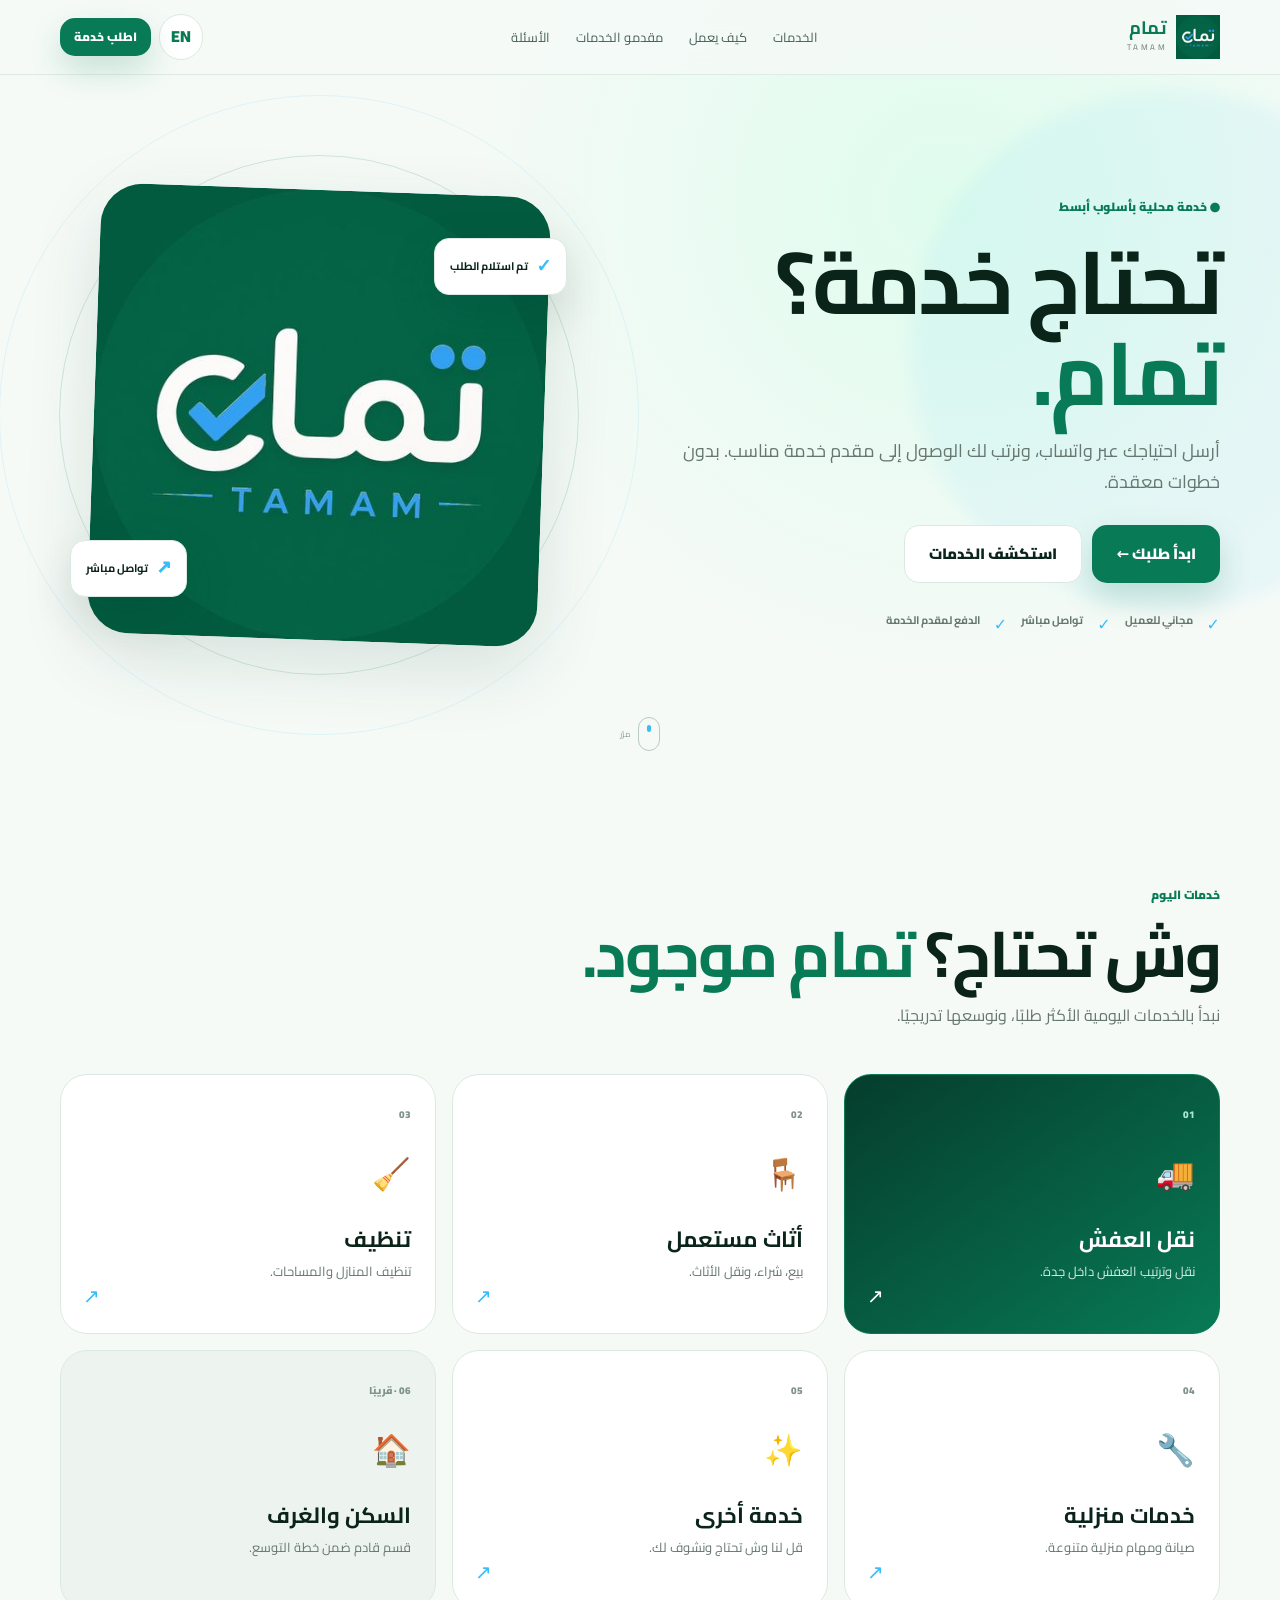
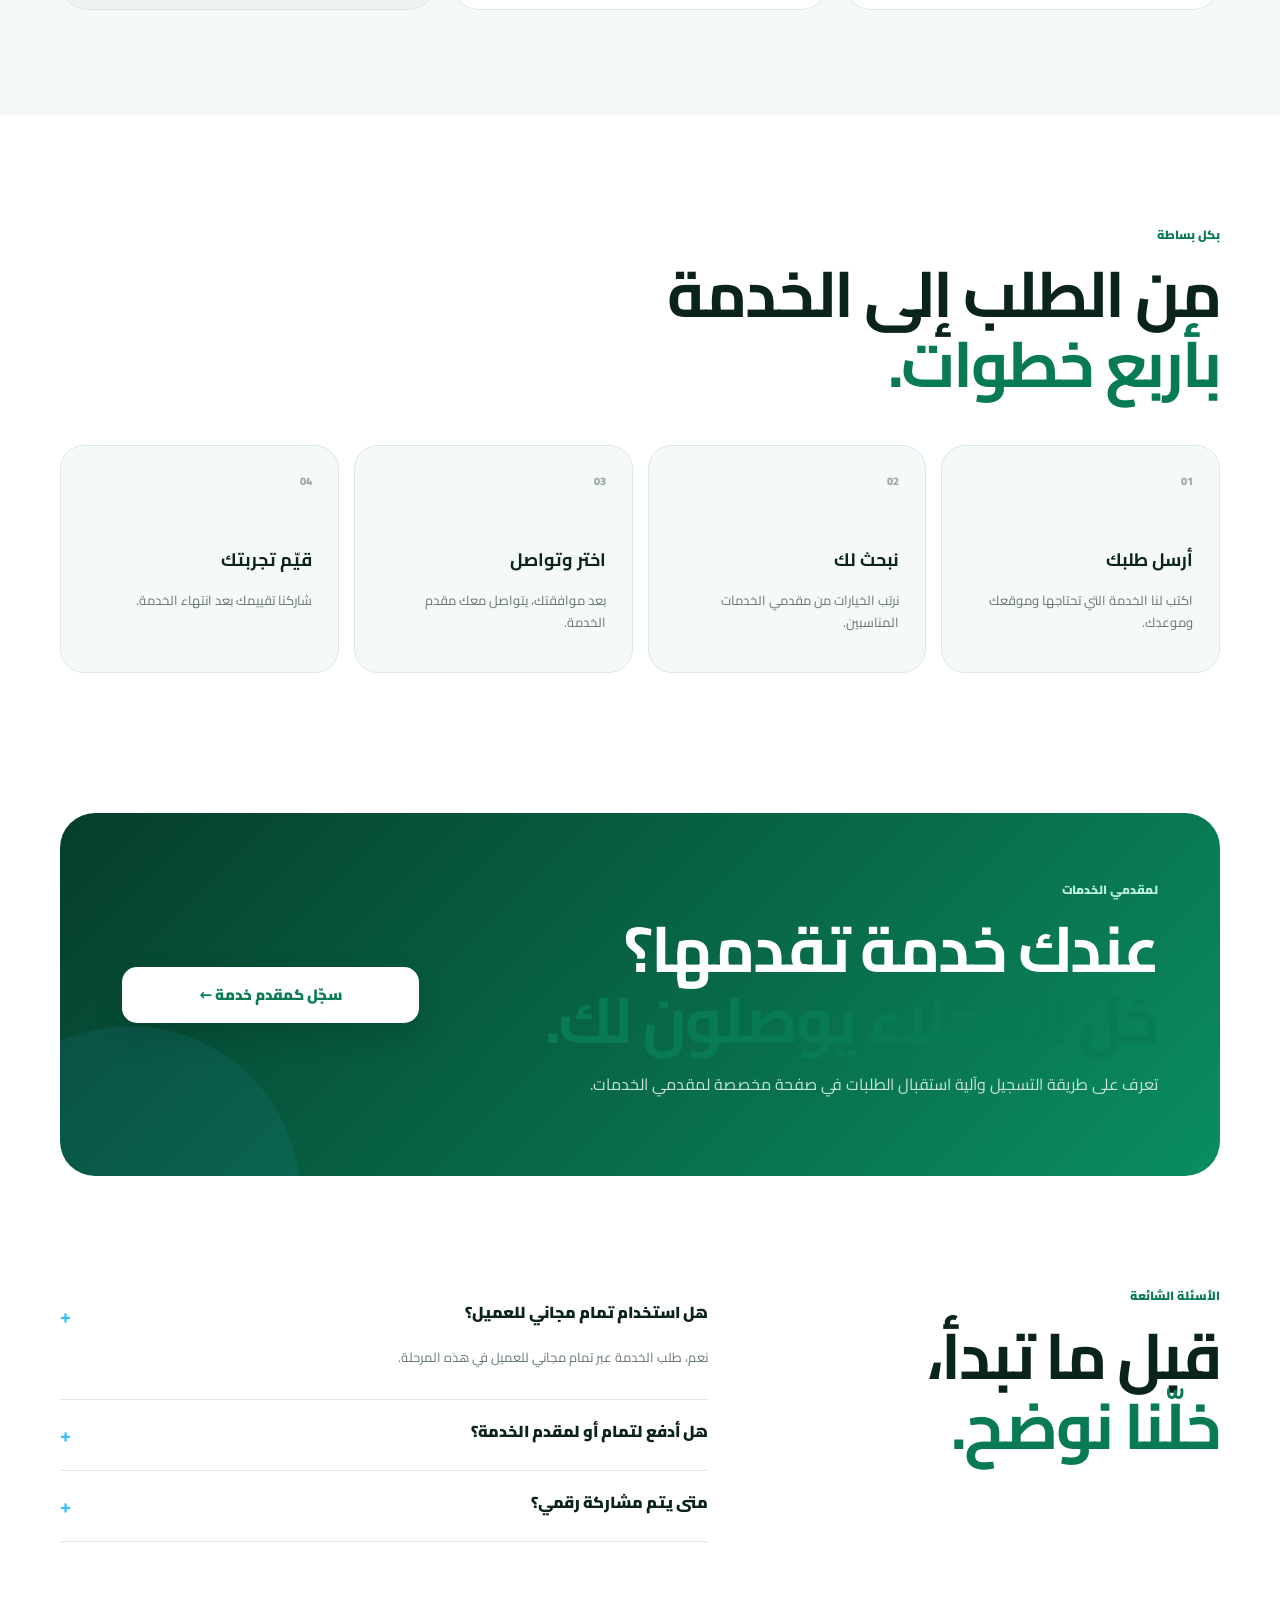
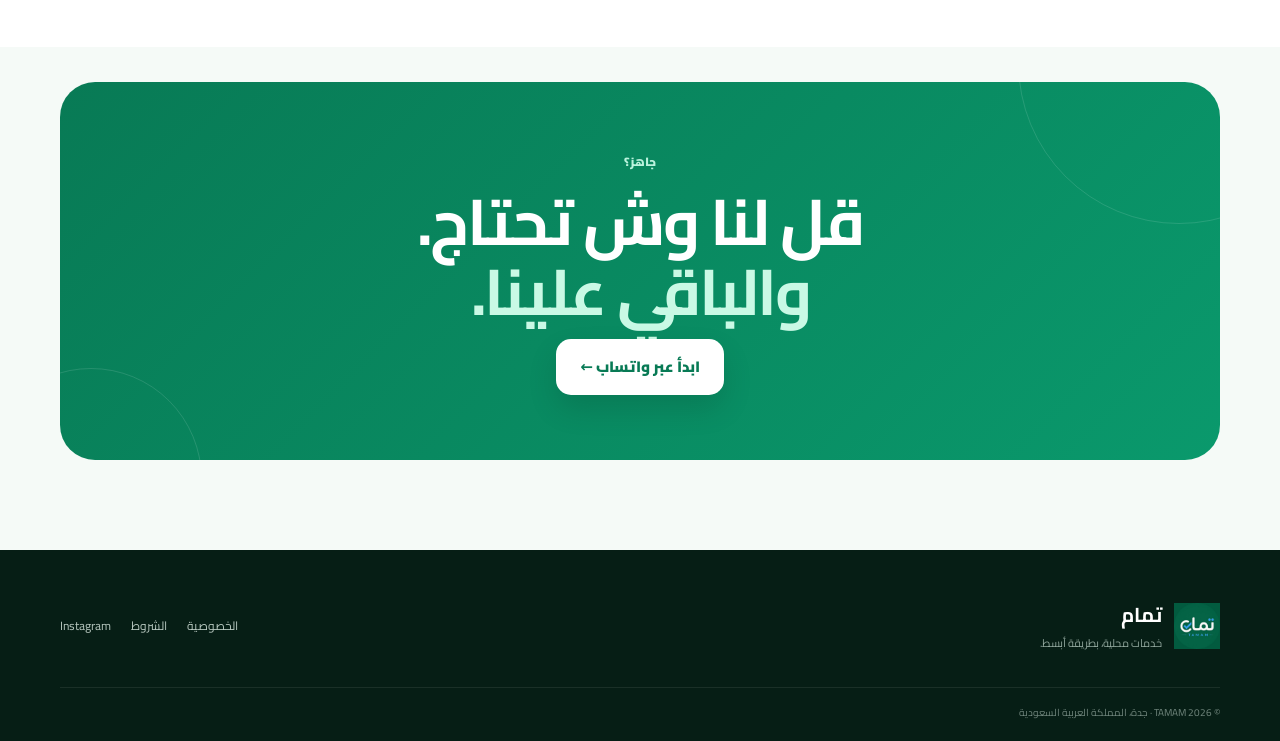
==== commit 5b7182fc: "Fix circular TAMAM logo and improve page loading performance" ====
--- a/index.html
+++ b/index.html
@@ -1,14 +1,16 @@
 <!doctype html>
 <html lang="ar" dir="rtl">
 <head>
-<meta charset="utf-8"><meta name="viewport" content="width=device-width,initial-scale=1,viewport-fit=cover">
+<meta charset="utf-8"><link rel="preconnect" href="https://fonts.googleapis.com">
+<link rel="preconnect" href="https://fonts.gstatic.com" crossorigin>
+<meta name="viewport" content="width=device-width,initial-scale=1,viewport-fit=cover">
 <meta name="theme-color" content="#087a55"><meta name="description" content="تمام | TAMAM — منصة محلية تربطك بمقدمي الخدمات بطريقة أبسط.">
 <meta property="og:title" content="تمام | TAMAM"><meta property="og:description" content="تحتاج خدمة؟ تمام.">
-<title>تمام | TAMAM</title><link rel="icon" href="logo.jpg" type="image/svg+xml"><link rel="stylesheet" href="style.css">
+<title>تمام | TAMAM</title><link rel="icon" href="logo.jpg"><link rel="stylesheet" href="style.css">
 </head>
 <body data-page="home">
 <header class="site-header"><div class="wrap nav">
-<a class="brand" href="index.html" aria-label="تمام"><img src="logo.jpg" alt="تمام TAMAM"><span><b>تمام</b><small>TAMAM</small></span></a>
+<a class="brand" href="index.html" aria-label="تمام"><img src="logo.jpg" alt="تمام TAMAM" width="44" height="44" decoding="async"><span><b>تمام</b><small>TAMAM</small></span></a>
 <nav class="desktop-nav"><a href="#services" data-i18n="navServices">الخدمات</a><a href="#how" data-i18n="navHow">كيف يعمل</a><a href="providers.html" data-i18n="navProviders">مقدمو الخدمات</a><a href="#faq" data-i18n="navFaq">الأسئلة</a></nav>
 <div class="nav-actions"><button class="lang" id="langToggle" type="button">EN</button><a class="btn btn-sm" data-wa="customer" href="#" data-i18n="navCta">اطلب خدمة</a></div>
 </div></header>
@@ -17,7 +19,7 @@
 <div class="hero-copy reveal"><span class="eyebrow" data-i18n="eyebrow">● خدمة محلية بأسلوب أبسط</span><h1 data-i18n="heroTitle">تحتاج خدمة؟ <em>تمام.</em></h1><p data-i18n="heroText">أرسل احتياجك عبر واتساب، ونرتب لك الوصول إلى مقدم خدمة مناسب. بدون خطوات معقدة.</p>
 <div class="actions"><a class="btn btn-lg" data-wa="customer" href="#" data-i18n="start">ابدأ طلبك ←</a><a class="btn ghost btn-lg" href="#services" data-i18n="explore">استكشف الخدمات</a></div>
 <div class="trust"><span>✓</span><b data-i18n="trustFree">مجاني للعميل</b><span>✓</span><b data-i18n="trustDirect">تواصل مباشر</b><span>✓</span><b data-i18n="trustNoPay">الدفع لمقدم الخدمة</b></div></div>
-<div class="hero-visual reveal"><div class="orbit orbit-a"></div><div class="orbit orbit-b"></div><div class="logo-card"><img src="logo.jpg" alt="شعار تمام"></div><div class="float-card fc-one"><span>✓</span><b data-i18n="floatReceived">تم استلام الطلب</b></div><div class="float-card fc-two"><span>↗</span><b data-i18n="floatDirect">تواصل مباشر</b></div></div>
+<div class="hero-visual reveal"><div class="orbit orbit-a"></div><div class="orbit orbit-b"></div><div class="logo-card"><img src="logo.jpg" alt="شعار تمام" width="450" height="450" decoding="async"></div><div class="float-card fc-one"><span>✓</span><b data-i18n="floatReceived">تم استلام الطلب</b></div><div class="float-card fc-two"><span>↗</span><b data-i18n="floatDirect">تواصل مباشر</b></div></div>
 </div><div class="scroll-cue"><span></span><small data-i18n="scroll">مرّر</small></div></section>
 
 <section id="services" class="section"><div class="wrap"><div class="section-head reveal"><span class="kicker" data-i18n="servicesKicker">خدمات اليوم</span><h2 data-i18n="servicesTitle">وش تحتاج؟ <em>تمام موجود.</em></h2><p data-i18n="servicesText">نبدأ بالخدمات اليومية الأكثر طلبًا، ونوسعها تدريجيًا.</p></div>
@@ -40,6 +42,6 @@
 
 <section class="cta-section"><div class="wrap cta-box reveal"><span class="kicker light" data-i18n="ctaKicker">جاهز؟</span><h2 data-i18n="ctaTitle">قل لنا وش تحتاج.<br><em>والباقي علينا.</em></h2><a class="btn white btn-lg" data-wa="customer" href="#" data-i18n="ctaBtn">ابدأ عبر واتساب ←</a></div></section>
 </main>
-<footer><div class="wrap footer-main"><div class="footer-brand"><img src="logo.jpg" alt="تمام"><div><b>تمام</b><p data-i18n="footerText">خدمات محلية، بطريقة أبسط.</p></div></div><div class="footer-links"><a href="privacy.html" data-i18n="privacy">الخصوصية</a><a href="terms.html" data-i18n="terms">الشروط</a><a href="https://www.instagram.com/tamam.sa1/" target="_blank" rel="noopener">Instagram</a></div></div><div class="wrap copyright">© <span id="year"></span> TAMAM · <span data-i18n="footerLocation">جدة، المملكة العربية السعودية</span></div></footer>
+<footer><div class="wrap footer-main"><div class="footer-brand"><img src="logo.jpg" alt="تمام" width="46" height="46" decoding="async"><div><b>تمام</b><p data-i18n="footerText">خدمات محلية، بطريقة أبسط.</p></div></div><div class="footer-links"><a href="privacy.html" data-i18n="privacy">الخصوصية</a><a href="terms.html" data-i18n="terms">الشروط</a><a href="https://www.instagram.com/tamam.sa1/" target="_blank" rel="noopener noreferrer">Instagram</a></div></div><div class="wrap copyright">© <span id="year"></span> TAMAM · <span data-i18n="footerLocation">جدة، المملكة العربية السعودية</span></div></footer>
 <script src="script.js" defer></script>
 </body></html>
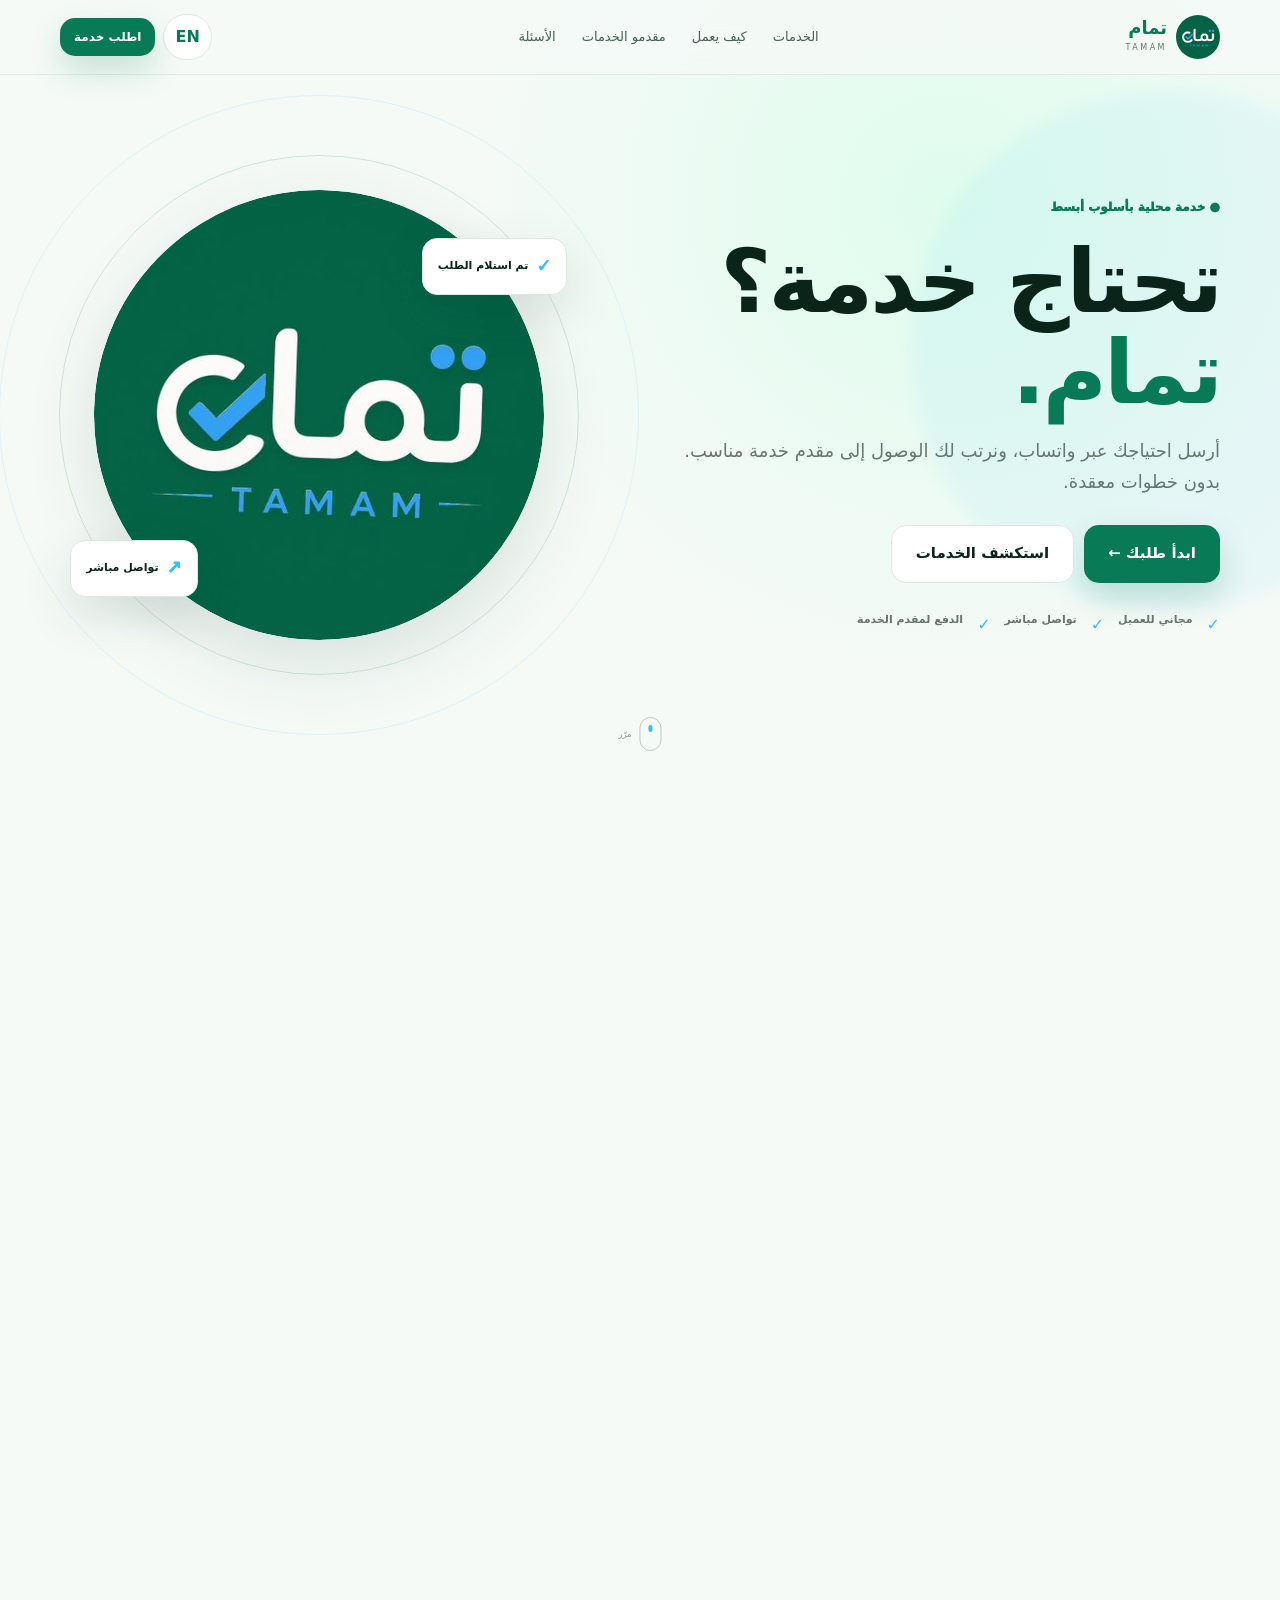
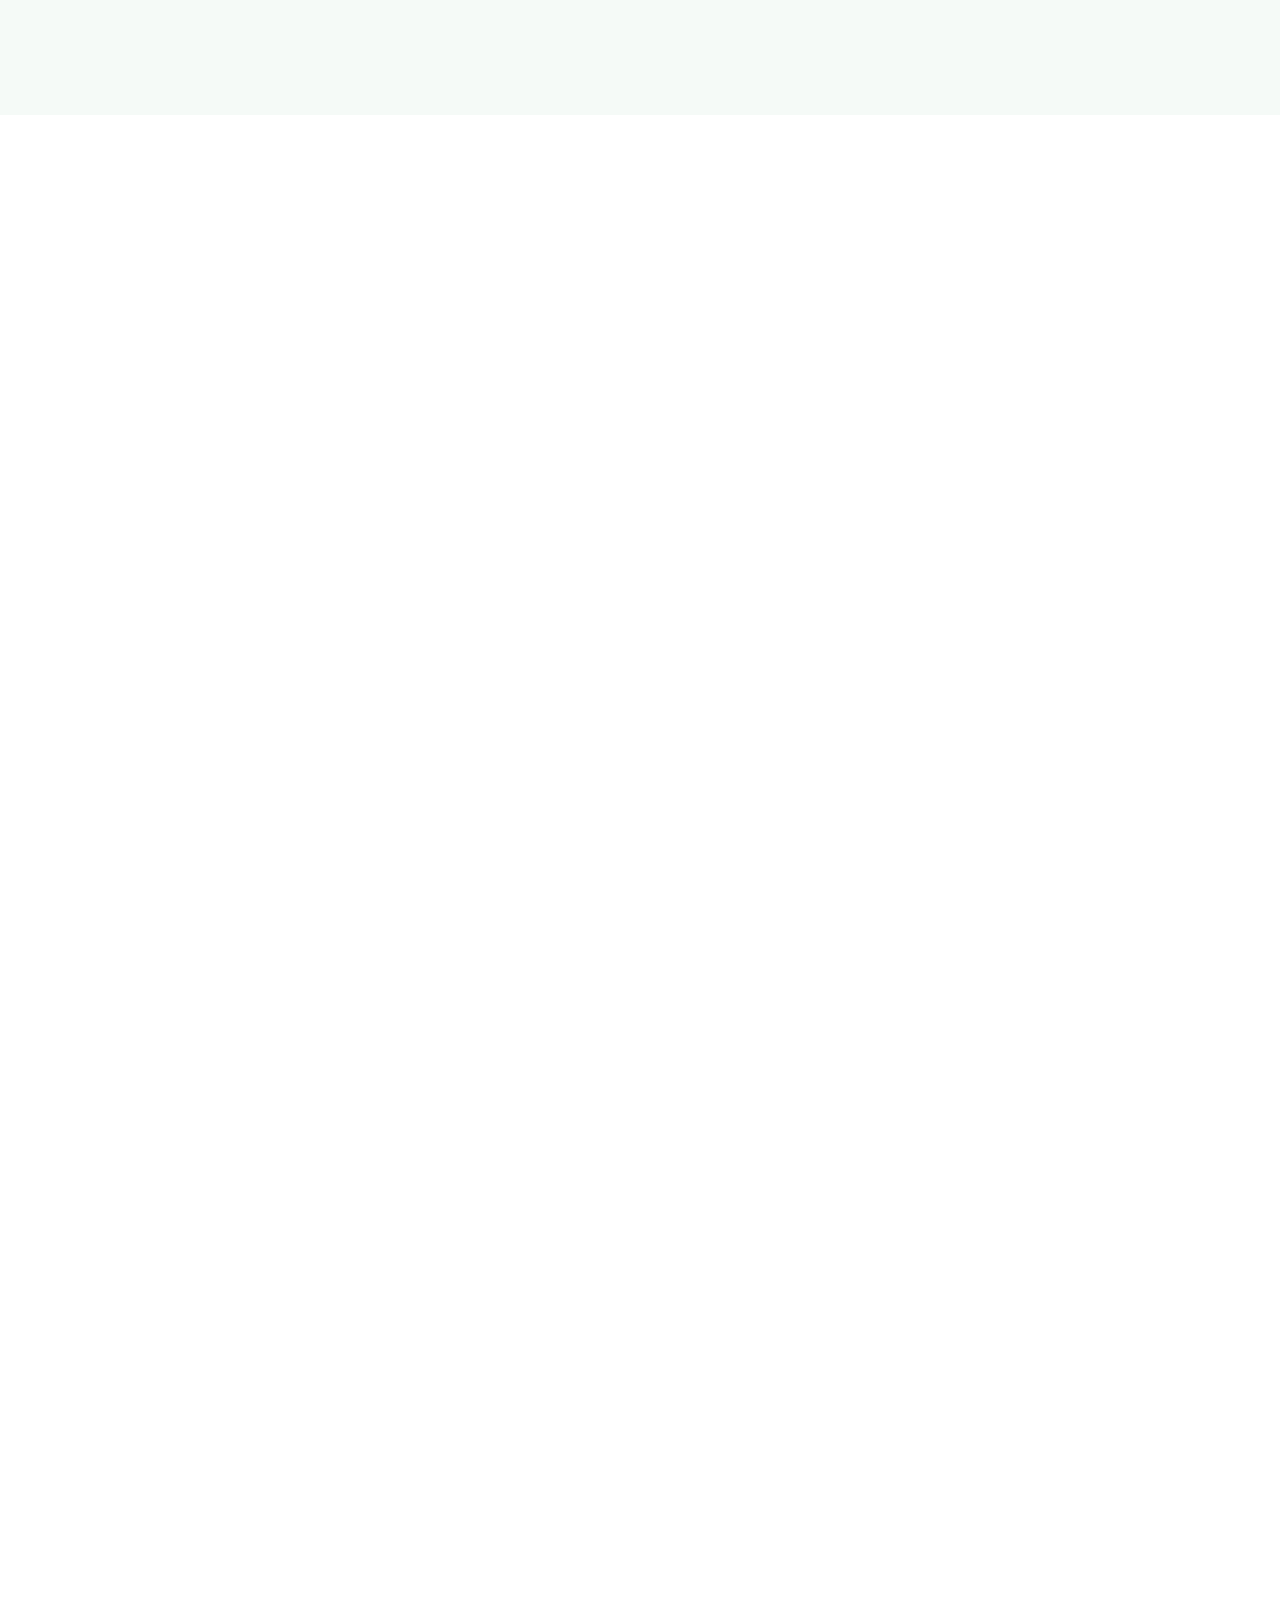
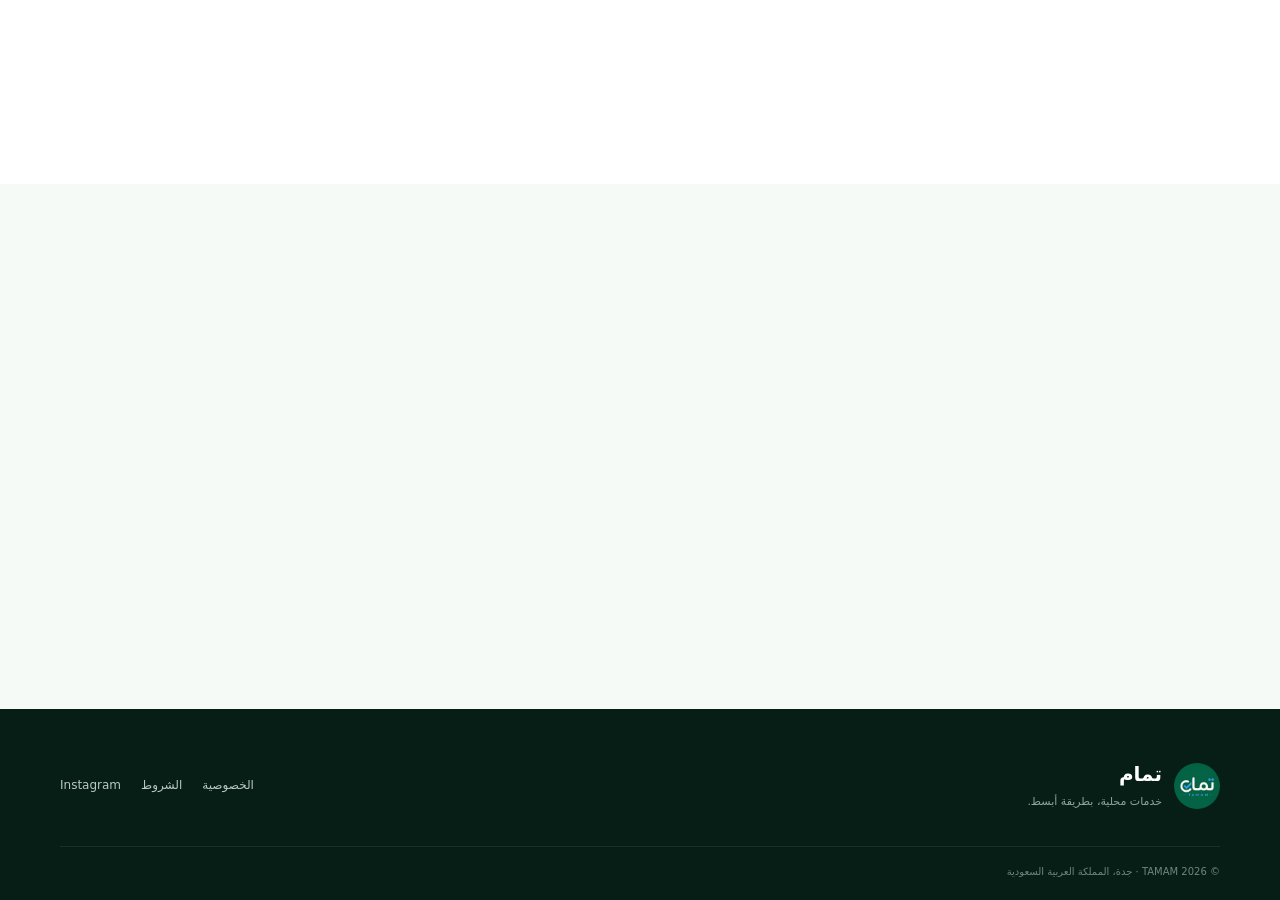
==== commit 690fb8a8: "security: add CSP and referrer policy" ====
--- a/index.html
+++ b/index.html
@@ -1,7 +1,7 @@
 <!doctype html>
 <html lang="ar" dir="rtl">
 <head>
-<meta charset="utf-8"><link rel="preconnect" href="https://fonts.googleapis.com">
+<meta charset="utf-8"><meta http-equiv="Content-Security-Policy" content="default-src 'self'; script-src 'self'; style-src 'self' https://fonts.googleapis.com; font-src https://fonts.gstatic.com; img-src 'self' data:; connect-src 'self'; object-src 'none'; base-uri 'self'; form-action 'self'; frame-ancestors 'none'; upgrade-insecure-requests"><meta name="referrer" content="strict-origin-when-cross-origin"><link rel="preconnect" href="https://fonts.googleapis.com">
 <link rel="preconnect" href="https://fonts.gstatic.com" crossorigin>
 <meta name="viewport" content="width=device-width,initial-scale=1,viewport-fit=cover">
 <meta name="theme-color" content="#087a55"><meta name="description" content="تمام | TAMAM — منصة محلية تربطك بمقدمي الخدمات بطريقة أبسط.">
@@ -21,7 +21,6 @@
 <div class="trust"><span>✓</span><b data-i18n="trustFree">مجاني للعميل</b><span>✓</span><b data-i18n="trustDirect">تواصل مباشر</b><span>✓</span><b data-i18n="trustNoPay">الدفع لمقدم الخدمة</b></div></div>
 <div class="hero-visual reveal"><div class="orbit orbit-a"></div><div class="orbit orbit-b"></div><div class="logo-card"><img src="logo.jpg" alt="شعار تمام" width="450" height="450" decoding="async"></div><div class="float-card fc-one"><span>✓</span><b data-i18n="floatReceived">تم استلام الطلب</b></div><div class="float-card fc-two"><span>↗</span><b data-i18n="floatDirect">تواصل مباشر</b></div></div>
 </div><div class="scroll-cue"><span></span><small data-i18n="scroll">مرّر</small></div></section>
-
 <section id="services" class="section"><div class="wrap"><div class="section-head reveal"><span class="kicker" data-i18n="servicesKicker">خدمات اليوم</span><h2 data-i18n="servicesTitle">وش تحتاج؟ <em>تمام موجود.</em></h2><p data-i18n="servicesText">نبدأ بالخدمات اليومية الأكثر طلبًا، ونوسعها تدريجيًا.</p></div>
 <div class="service-grid">
 <a class="service-card featured reveal" data-wa="customer" data-service="نقل العفش" href="#"><span class="num">01</span><div class="service-icon">🚚</div><h3 data-i18n="sMove">نقل العفش</h3><p data-i18n="sMoveText">نقل وترتيب العفش داخل جدة.</p><span class="arrow">↗</span></a>
@@ -31,15 +30,11 @@
 <a class="service-card reveal" data-wa="customer" data-service="خدمة أخرى" href="#"><span class="num">05</span><div class="service-icon">✨</div><h3 data-i18n="sOther">خدمة أخرى</h3><p data-i18n="sOtherText">قل لنا وش تحتاج ونشوف لك.</p><span class="arrow">↗</span></a>
 <div class="service-card muted reveal"><span class="num">06 · <span data-i18n="soon">قريبًا</span></span><div class="service-icon">🏠</div><h3 data-i18n="sHousing">السكن والغرف</h3><p data-i18n="sHousingText">قسم قادم ضمن خطة التوسع.</p></div>
 </div></div></section>
-
 <section id="how" class="section alt"><div class="wrap"><div class="section-head reveal"><span class="kicker" data-i18n="howKicker">بكل بساطة</span><h2 data-i18n="howTitle">من الطلب إلى الخدمة<br><em>بأربع خطوات.</em></h2></div>
 <div class="steps"><article class="step reveal"><i>01</i><strong data-i18n="step1">أرسل طلبك</strong><p data-i18n="step1t">اكتب لنا الخدمة التي تحتاجها وموقعك وموعدك.</p></article><article class="step reveal"><i>02</i><strong data-i18n="step2">نبحث لك</strong><p data-i18n="step2t">نرتب الخيارات من مقدمي الخدمات المناسبين.</p></article><article class="step reveal"><i>03</i><strong data-i18n="step3">اختر وتواصل</strong><p data-i18n="step3t">بعد موافقتك، يتواصل معك مقدم الخدمة.</p></article><article class="step reveal"><i>04</i><strong data-i18n="step4">قيّم تجربتك</strong><p data-i18n="step4t">شاركنا تقييمك بعد انتهاء الخدمة.</p></article></div></div></section>
-
 <section class="provider-banner"><div class="wrap provider-inner reveal"><div><span class="kicker light" data-i18n="providerKicker">لمقدمي الخدمات</span><h2 data-i18n="providerTitle">عندك خدمة تقدمها؟<br><em>خل العملاء يوصلون لك.</em></h2><p data-i18n="providerText">تعرف على طريقة التسجيل وآلية استقبال الطلبات في صفحة مخصصة لمقدمي الخدمات.</p></div><a class="btn white btn-lg" href="providers.html" data-i18n="providerBtn">سجّل كمقدم خدمة ←</a></div></section>
-
 <section id="faq" class="section alt"><div class="wrap faq"><div class="section-head reveal"><span class="kicker" data-i18n="faqKicker">الأسئلة الشائعة</span><h2 data-i18n="faqTitle">قبل ما تبدأ،<br><em>خلّنا نوضح.</em></h2></div>
 <div class="faq-list reveal"><details open><summary><span data-i18n="faq1">هل استخدام تمام مجاني للعميل؟</span><b>+</b></summary><p data-i18n="faq1t">نعم، طلب الخدمة عبر تمام مجاني للعميل في هذه المرحلة.</p></details><details><summary><span data-i18n="faq2">هل أدفع لتمام أو لمقدم الخدمة؟</span><b>+</b></summary><p data-i18n="faq2t">تمام لا يحتفظ بمبلغ الخدمة. الدفع للخدمة يكون مباشرة مع مقدم الخدمة.</p></details><details><summary><span data-i18n="faq3">متى يتم مشاركة رقمي؟</span><b>+</b></summary><p data-i18n="faq3t">بعد اختيارك وموافقتك على مشاركة رقمك مع مقدم الخدمة.</p></details></div></div></section>
-
 <section class="cta-section"><div class="wrap cta-box reveal"><span class="kicker light" data-i18n="ctaKicker">جاهز؟</span><h2 data-i18n="ctaTitle">قل لنا وش تحتاج.<br><em>والباقي علينا.</em></h2><a class="btn white btn-lg" data-wa="customer" href="#" data-i18n="ctaBtn">ابدأ عبر واتساب ←</a></div></section>
 </main>
 <footer><div class="wrap footer-main"><div class="footer-brand"><img src="logo.jpg" alt="تمام" width="46" height="46" decoding="async"><div><b>تمام</b><p data-i18n="footerText">خدمات محلية، بطريقة أبسط.</p></div></div><div class="footer-links"><a href="privacy.html" data-i18n="privacy">الخصوصية</a><a href="terms.html" data-i18n="terms">الشروط</a><a href="https://www.instagram.com/tamam.sa1/" target="_blank" rel="noopener noreferrer">Instagram</a></div></div><div class="wrap copyright">© <span id="year"></span> TAMAM · <span data-i18n="footerLocation">جدة، المملكة العربية السعودية</span></div></footer>
--- a/style.css
+++ b/style.css
@@ -1 +1 @@
-@import url('https://fonts.googleapis.com/css2?family=Cairo:wght@400;500;600;700;800;900&family=Tajawal:wght@400;500;700;800;900&display=swap');:root{--green:#087a55;--green2:#0b9668;--green-dark:#053d2c;--cyan:#38bdf8;--ink:#0b241a;--muted:#66776f;--bg:#f5faf7;--line:#dbe9e2;--white:#fff;--shadow:0 24px 70px rgba(5,61,44,.12)}*{box-sizing:border-box}html{scroll-behavior:smooth}body{margin:0;font-family:'Cairo','Tajawal',system-ui,-apple-system,'Segoe UI',Tahoma,Arial,sans-serif;color:var(--ink);background:var(--bg);line-height:1.7;overflow-x:hidden}a{text-decoration:none;color:inherit}button{font:inherit}.wrap{width:min(1160px,calc(100% - 32px));margin:auto}.site-header{position:fixed;z-index:50;top:0;left:0;right:0;background:rgba(245,250,247,.84);backdrop-filter:blur(18px);border-bottom:1px solid rgba(219,233,226,.85)}.nav{min-height:74px;display:flex;align-items:center;justify-content:space-between;gap:18px}.brand{display:flex;align-items:center;gap:9px}.brand img{width:44px;height:44px}.brand b{display:block;font-size:18px;line-height:1;color:var(--green)}.brand small{display:block;font-size:8px;letter-spacing:2.5px;color:var(--muted);margin-top:4px}.desktop-nav{display:flex;align-items:center;gap:26px;font-size:13px;color:#486056}.desktop-nav a{transition:.2s}.desktop-nav a:hover{color:var(--green)}.nav-actions{display:flex;align-items:center;gap:8px}.lang{border:1px solid var(--line);background:#fff;color:var(--green);font-weight:900;border-radius:999px;padding:8px 11px;cursor:pointer;transition:.2s}.lang:hover{transform:translateY(-2px);border-color:var(--cyan)}.btn{display:inline-flex;align-items:center;justify-content:center;gap:8px;background:var(--green);color:#fff;padding:13px 20px;border-radius:15px;font-weight:900;box-shadow:0 14px 32px rgba(8,122,85,.2);transition:transform .25s,box-shadow .25s,background .25s}.btn:hover{transform:translateY(-3px);box-shadow:0 18px 40px rgba(8,122,85,.28);background:var(--green2)}.btn-sm{padding:9px 14px;font-size:12px}.btn-lg{padding:15px 24px;font-size:15px}.btn.ghost{background:#fff;color:var(--ink);box-shadow:none;border:1px solid var(--line)}.btn.white{background:#fff;color:var(--green);box-shadow:0 14px 30px rgba(0,0,0,.12)}section{position:relative}.hero{min-height:760px;padding:155px 0 100px;background:radial-gradient(circle at 74% 26%,#dffced 0,#f5faf7 42%,#f5faf7 72%);overflow:hidden}.hero-glow{position:absolute;width:520px;height:520px;border-radius:50%;background:rgba(56,189,248,.07);filter:blur(8px);right:-150px;top:90px;animation:pulse 6s ease-in-out infinite}.hero-grid{display:grid;grid-template-columns:1.05fr .95fr;gap:70px;align-items:center;position:relative;z-index:2}.eyebrow,.kicker{display:inline-block;color:var(--green);font-weight:950;font-size:12px}.hero h1,.provider-hero h1{font-size:clamp(48px,7vw,88px);line-height:1.03;letter-spacing:-3px;margin:18px 0}.hero h1 em,.section-head h2 em,.provider-inner h2 em,.cta-box h2 em,.provider-hero h1 em{font-style:normal;color:var(--green)}.hero p,.provider-hero p{font-size:18px;color:var(--muted);max-width:650px}.actions{display:flex;flex-wrap:wrap;gap:10px;margin:28px 0}.trust{display:flex;flex-wrap:wrap;gap:14px;color:var(--muted);font-size:11px}.trust span{color:var(--cyan);font-size:16px}.hero-visual{min-height:520px;position:relative;display:grid;place-items:center}.logo-card{width:min(450px,82vw);aspect-ratio:1;border-radius:42px;overflow:hidden;box-shadow:var(--shadow);transform:rotate(2deg);animation:levitate 5s ease-in-out infinite;position:relative;z-index:2}.logo-card img{width:100%;height:100%;display:block}.orbit{position:absolute;border:1px solid rgba(8,122,85,.16);border-radius:50%;animation:spin 18s linear infinite}.orbit-a{width:520px;height:520px}.orbit-b{width:640px;height:640px;border-color:rgba(56,189,248,.12);animation-duration:26s;animation-direction:reverse}.float-card{position:absolute;z-index:4;background:#fff;border:1px solid var(--line);box-shadow:0 18px 50px rgba(6,53,38,.13);padding:12px 15px;border-radius:15px;font-size:11px;display:flex;align-items:center;gap:8px;animation:levitate 4.5s ease-in-out infinite}.float-card span{color:var(--cyan);font-weight:950;font-size:18px}.fc-one{right:2%;top:16%}.fc-two{left:2%;bottom:15%;animation-delay:-2s}.scroll-cue{position:absolute;bottom:24px;left:50%;transform:translateX(-50%);display:flex;align-items:center;gap:8px;color:#8a9b93;font-size:10px}.scroll-cue span{width:22px;height:34px;border:1px solid #b9cbc3;border-radius:20px;position:relative}.scroll-cue span:after{content:"";position:absolute;top:7px;left:50%;width:4px;height:7px;border-radius:5px;background:var(--cyan);transform:translateX(-50%);animation:scrollDot 1.6s infinite}.section{padding:105px 0}.alt{background:#fff}.section-head{max-width:720px}.section-head h2,.provider-inner h2,.cta-box h2{font-size:clamp(40px,5vw,64px);line-height:1.1;letter-spacing:-2px;margin:12px 0}.section-head p{color:var(--muted);margin:0}.service-grid{display:grid;grid-template-columns:repeat(3,1fr);gap:16px;margin-top:45px}.service-card{min-height:260px;background:#fff;border:1px solid var(--line);border-radius:27px;padding:24px;position:relative;overflow:hidden;transition:transform .3s,box-shadow .3s,border-color .3s}.service-card:hover{transform:translateY(-8px);box-shadow:var(--shadow);border-color:#b9d8ca}.service-card.featured{background:linear-gradient(145deg,var(--green-dark),var(--green));color:#fff;border-color:var(--green)}.service-card.featured p{color:#cfeee2}.service-card.muted{background:#edf4f0}.num{font-size:10px;font-weight:950;color:#80938a}.service-card.featured .num{color:#a8e9d0}.service-icon{font-size:31px;margin-top:22px}.service-card h3{font-size:22px;margin:20px 0 2px}.service-card p{font-size:13px;color:var(--muted);margin:0;max-width:240px}.arrow{position:absolute;left:22px;bottom:20px;font-size:20px;color:var(--cyan)}.service-card.featured .arrow{color:#fff}.steps{display:grid;grid-template-columns:repeat(4,1fr);gap:15px;margin-top:45px}.step{background:var(--bg);border:1px solid var(--line);border-radius:24px;padding:26px;min-height:220px;transition:.3s}.step:hover{transform:translateY(-7px);box-shadow:var(--shadow)}.step i{display:block;color:#9aaca4;font-style:normal;font-weight:950;font-size:11px;margin-bottom:55px}.step strong{font-size:18px}.step p{font-size:13px;color:var(--muted)}.provider-banner{padding:35px 0 0;background:#fff}.provider-inner{background:linear-gradient(135deg,#053d2c,#0a8d61);color:#fff;border-radius:35px;padding:62px;display:grid;grid-template-columns:1.4fr .6fr;gap:45px;align-items:center;overflow:hidden;position:relative}.provider-inner:after{content:"";position:absolute;width:340px;height:340px;border-radius:50%;background:rgba(56,189,248,.08);left:-100px;bottom:-190px}.provider-inner p{color:#c9e4da;max-width:620px}.light{color:#baf2dd}.faq{display:grid;grid-template-columns:.8fr 1.2fr;gap:80px}.faq-list details{border-bottom:1px solid var(--line);padding:18px 0}.faq-list summary{cursor:pointer;list-style:none;display:flex;justify-content:space-between;gap:20px;font-weight:900}.faq-list summary::-webkit-details-marker{display:none}.faq-list summary b{color:var(--cyan);font-size:20px}.faq-list p{color:var(--muted);font-size:13px}.cta-section{padding:35px 0 90px}.cta-box{background:linear-gradient(135deg,var(--green),#0a996c);color:#fff;border-radius:35px;padding:65px;text-align:center;position:relative;overflow:hidden}.cta-box:before,.cta-box:after{content:"";position:absolute;border-radius:50%;border:1px solid rgba(255,255,255,.12)}.cta-box:before{width:320px;height:320px;right:-120px;top:-180px}.cta-box:after{width:220px;height:220px;left:-80px;bottom:-130px}.cta-box h2 em{color:#c9f9e5}.cta-box>*{position:relative;z-index:2}footer{background:#061e15;color:#fff;padding:48px 0 20px}.footer-main{display:flex;align-items:center;justify-content:space-between;gap:25px}.footer-brand{display:flex;align-items:center;gap:12px}.footer-brand img{width:46px;height:46px}.footer-brand b{font-size:20px}.footer-brand p{color:#91a79d;font-size:11px;margin:2px 0}.footer-links{display:flex;gap:20px}.footer-links a{font-size:12px;color:#b9c9c1}.copyright{border-top:1px solid rgba(255,255,255,.08);margin-top:32px;padding-top:16px;color:#71867d;font-size:10px}.provider-hero{padding:150px 0 95px;background:radial-gradient(circle at 72% 30%,#ddfceb,#f5faf7 50%);overflow:hidden}.provider-hero-grid{display:grid;grid-template-columns:1.1fr .9fr;gap:60px;align-items:center}.provider-hero p{margin-bottom:28px}.provider-art{min-height:470px;display:grid;place-items:center;position:relative}.provider-art>img{width:min(390px,80vw);border-radius:38px;box-shadow:var(--shadow);animation:levitate 5s ease-in-out infinite}.art-orb{position:absolute;width:510px;height:510px;border-radius:50%;border:1px solid rgba(8,122,85,.14)}.mini-card{position:absolute;right:4%;bottom:11%;background:#fff;border:1px solid var(--line);box-shadow:var(--shadow);padding:13px 16px;border-radius:15px;display:flex;gap:8px;align-items:center;font-size:11px}.mini-card b{color:var(--cyan)}.center{text-align:center;margin:auto}.provider-steps{display:grid;grid-template-columns:repeat(3,1fr);gap:16px;margin-top:45px}.p-step{background:#fff;border:1px solid var(--line);border-radius:25px;padding:28px;min-height:210px;transition:.3s}.p-step:hover{transform:translateY(-7px);box-shadow:var(--shadow)}.p-step>span{color:var(--cyan);font-weight:950}.p-step h3{font-size:20px;margin:45px 0 5px}.p-step p{font-size:13px;color:var(--muted)}.provider-note{padding:0 0 80px;background:#fff}.note-box{display:flex;gap:16px;align-items:flex-start;background:#f1f8f4;border:1px solid var(--line);border-radius:24px;padding:24px}.note-icon{width:34px;height:34px;border-radius:50%;display:grid;place-items:center;background:var(--cyan);color:#06354a;font-weight:950;flex:0 0 auto}.note-box h3{margin:0 0 5px}.note-box p{margin:0;color:var(--muted);font-size:13px}.back-link{display:block;color:#d4f7e9;margin-top:16px;font-size:12px}.legal{padding-top:135px;max-width:820px}.legal h1{font-size:clamp(38px,6vw,64px);margin:10px 0 25px}.legal p{color:var(--muted);max-width:760px}.reveal{opacity:0;transform:translateY(22px)}.reveal.visible{animation:rise .75s cubic-bezier(.2,.8,.2,1) both}@keyframes rise{to{opacity:1;transform:none}}@keyframes levitate{50%{transform:translateY(-8px) rotate(2deg)}}@keyframes pulse{50%{transform:scale(1.08);opacity:.7}}@keyframes spin{to{transform:rotate(360deg)}}@keyframes scrollDot{50%{transform:translate(-50%,9px);opacity:.3}}@media(max-width:900px){.desktop-nav{display:none}.hero-grid,.provider-hero-grid,.faq,.provider-inner{grid-template-columns:1fr}.hero{text-align:center;padding-top:125px}.hero p{margin-left:auto;margin-right:auto}.actions,.trust{justify-content:center}.hero-visual{min-height:440px}.service-grid{grid-template-columns:repeat(2,1fr)}.steps{grid-template-columns:repeat(2,1fr)}.provider-inner{padding:42px 28px}.provider-inner .btn{justify-self:start}.faq{gap:35px}.provider-hero{text-align:center}.provider-hero p{margin-left:auto;margin-right:auto}.provider-art{min-height:410px}.provider-steps{grid-template-columns:1fr 1fr}.footer-main{align-items:flex-start}}@media(max-width:600px){.wrap{width:min(100% - 24px,1160px)}.site-header .nav{min-height:66px}.brand img{width:39px;height:39px}.brand b{font-size:16px}.brand small{font-size:7px}.nav-actions .btn{display:none}.hero{min-height:auto;padding:110px 0 85px}.hero h1,.provider-hero h1{font-size:49px;letter-spacing:-2.4px}.hero p,.provider-hero p{font-size:16px}.actions{display:grid}.actions .btn{width:100%}.hero-visual{min-height:350px;margin-top:15px}.logo-card{width:78vw;border-radius:30px}.orbit-a{width:86vw;height:86vw}.orbit-b{width:100vw;height:100vw}.float-card{font-size:9px;padding:9px 10px}.fc-one{right:0;top:8%}.fc-two{left:0;bottom:8%}.scroll-cue{display:none}.section{padding:78px 0}.section-head h2,.provider-inner h2,.cta-box h2{font-size:41px}.service-grid,.steps,.provider-steps{grid-template-columns:1fr}.service-card{min-height:220px}.step{min-height:190px}.step i{margin-bottom:35px}.provider-inner{border-radius:28px;padding:38px 22px}.provider-inner .btn{width:100%}.cta-section{padding-bottom:60px}.cta-box{border-radius:28px;padding:42px 20px}.footer-main{display:block}.footer-links{margin-top:24px;gap:14px}.provider-hero{padding:115px 0 70px}.provider-art{min-height:340px}.provider-art>img{width:75vw;border-radius:28px}.art-orb{width:84vw;height:84vw}.mini-card{right:0;bottom:5%}.note-box{padding:18px}.lang{padding:7px 10px}}@media(prefers-reduced-motion:reduce){*,*::before,*::after{scroll-behavior:auto!important;animation-duration:.01ms!important;animation-iteration-count:1!important;transition:none!important}}+@import url('https://fonts.googleapis.com/css2?family=Cairo:wght@400;500;600;700;800;900&family=Tajawal:wght@400;500;700;800;900&display=swap');:root{--green:#087a55;--green2:#0b9668;--green-dark:#053d2c;--cyan:#38bdf8;--ink:#0b241a;--muted:#66776f;--bg:#f5faf7;--line:#dbe9e2;--white:#fff;--shadow:0 24px 70px rgba(5,61,44,.12)}*{box-sizing:border-box}html{scroll-behavior:smooth}body{margin:0;font-family:'Cairo','Tajawal',system-ui,-apple-system,'Segoe UI',Tahoma,Arial,sans-serif;color:var(--ink);background:var(--bg);line-height:1.7;overflow-x:hidden}a{text-decoration:none;color:inherit}button{font:inherit}.wrap{width:min(1160px,calc(100% - 32px));margin:auto}.site-header{position:fixed;z-index:50;top:0;left:0;right:0;background:rgba(245,250,247,.84);backdrop-filter:blur(18px);border-bottom:1px solid rgba(219,233,226,.85)}.nav{min-height:74px;display:flex;align-items:center;justify-content:space-between;gap:18px}.brand{display:flex;align-items:center;gap:9px}.brand img{width:44px;height:44px;border-radius:50%;object-fit:cover;display:block;aspect-ratio:1}.brand b{display:block;font-size:18px;line-height:1;color:var(--green)}.brand small{display:block;font-size:8px;letter-spacing:2.5px;color:var(--muted);margin-top:4px}.desktop-nav{display:flex;align-items:center;gap:26px;font-size:13px;color:#486056}.desktop-nav a{transition:.2s}.desktop-nav a:hover{color:var(--green)}.nav-actions{display:flex;align-items:center;gap:8px}.lang{border:1px solid var(--line);background:#fff;color:var(--green);font-weight:900;border-radius:999px;padding:8px 11px;cursor:pointer;transition:.2s}.lang:hover{transform:translateY(-2px);border-color:var(--cyan)}.btn{display:inline-flex;align-items:center;justify-content:center;gap:8px;background:var(--green);color:#fff;padding:13px 20px;border-radius:15px;font-weight:900;box-shadow:0 14px 32px rgba(8,122,85,.2);transition:transform .25s,box-shadow .25s,background .25s}.btn:hover{transform:translateY(-3px);box-shadow:0 18px 40px rgba(8,122,85,.28);background:var(--green2)}.btn-sm{padding:9px 14px;font-size:12px}.btn-lg{padding:15px 24px;font-size:15px}.btn.ghost{background:#fff;color:var(--ink);box-shadow:none;border:1px solid var(--line)}.btn.white{background:#fff;color:var(--green);box-shadow:0 14px 30px rgba(0,0,0,.12)}section{position:relative}.hero{min-height:760px;padding:155px 0 100px;background:radial-gradient(circle at 74% 26%,#dffced 0,#f5faf7 42%,#f5faf7 72%);overflow:hidden}.hero-glow{position:absolute;width:520px;height:520px;border-radius:50%;background:rgba(56,189,248,.07);filter:blur(8px);right:-150px;top:90px;animation:pulse 6s ease-in-out infinite}.hero-grid{display:grid;grid-template-columns:1.05fr .95fr;gap:70px;align-items:center;position:relative;z-index:2}.eyebrow,.kicker{display:inline-block;color:var(--green);font-weight:950;font-size:12px}.hero h1,.provider-hero h1{font-size:clamp(48px,7vw,88px);line-height:1.03;letter-spacing:-3px;margin:18px 0}.hero h1 em,.section-head h2 em,.provider-inner h2 em,.cta-box h2 em,.provider-hero h1 em{font-style:normal;color:var(--green)}.hero p,.provider-hero p{font-size:18px;color:var(--muted);max-width:650px}.actions{display:flex;flex-wrap:wrap;gap:10px;margin:28px 0}.trust{display:flex;flex-wrap:wrap;gap:14px;color:var(--muted);font-size:11px}.trust span{color:var(--cyan);font-size:16px}.hero-visual{min-height:520px;position:relative;display:grid;place-items:center}.logo-card{width:min(450px,82vw);aspect-ratio:1;border-radius:50%;overflow:hidden;box-shadow:var(--shadow);transform:rotate(2deg);animation:levitate 5s ease-in-out infinite;position:relative;z-index:2}.logo-card img{width:100%;height:100%;display:block;border-radius:50%;object-fit:cover}.orbit{position:absolute;border:1px solid rgba(8,122,85,.16);border-radius:50%;animation:spin 18s linear infinite}.orbit-a{width:520px;height:520px}.orbit-b{width:640px;height:640px;border-color:rgba(56,189,248,.12);animation-duration:26s;animation-direction:reverse}.float-card{position:absolute;z-index:4;background:#fff;border:1px solid var(--line);box-shadow:0 18px 50px rgba(6,53,38,.13);padding:12px 15px;border-radius:15px;font-size:11px;display:flex;align-items:center;gap:8px;animation:levitate 4.5s ease-in-out infinite}.float-card span{color:var(--cyan);font-weight:950;font-size:18px}.fc-one{right:2%;top:16%}.fc-two{left:2%;bottom:15%;animation-delay:-2s}.scroll-cue{position:absolute;bottom:24px;left:50%;transform:translateX(-50%);display:flex;align-items:center;gap:8px;color:#8a9b93;font-size:10px}.scroll-cue span{width:22px;height:34px;border:1px solid #b9cbc3;border-radius:20px;position:relative}.scroll-cue span:after{content:"";position:absolute;top:7px;left:50%;width:4px;height:7px;border-radius:5px;background:var(--cyan);transform:translateX(-50%);animation:scrollDot 1.6s infinite}.section{padding:105px 0}.alt{background:#fff}.section-head{max-width:720px}.section-head h2,.provider-inner h2,.cta-box h2{font-size:clamp(40px,5vw,64px);line-height:1.1;letter-spacing:-2px;margin:12px 0}.section-head p{color:var(--muted);margin:0}.service-grid{display:grid;grid-template-columns:repeat(3,1fr);gap:16px;margin-top:45px}.service-card{min-height:260px;background:#fff;border:1px solid var(--line);border-radius:27px;padding:24px;position:relative;overflow:hidden;transition:transform .3s,box-shadow .3s,border-color .3s}.service-card:hover{transform:translateY(-8px);box-shadow:var(--shadow);border-color:#b9d8ca}.service-card.featured{background:linear-gradient(145deg,var(--green-dark),var(--green));color:#fff;border-color:var(--green)}.service-card.featured p{color:#cfeee2}.service-card.muted{background:#edf4f0}.num{font-size:10px;font-weight:950;color:#80938a}.service-card.featured .num{color:#a8e9d0}.service-icon{font-size:31px;margin-top:22px}.service-card h3{font-size:22px;margin:20px 0 2px}.service-card p{font-size:13px;color:var(--muted);margin:0;max-width:240px}.arrow{position:absolute;left:22px;bottom:20px;font-size:20px;color:var(--cyan)}.service-card.featured .arrow{color:#fff}.steps{display:grid;grid-template-columns:repeat(4,1fr);gap:15px;margin-top:45px}.step{background:var(--bg);border:1px solid var(--line);border-radius:24px;padding:26px;min-height:220px;transition:.3s}.step:hover{transform:translateY(-7px);box-shadow:var(--shadow)}.step i{display:block;color:#9aaca4;font-style:normal;font-weight:950;font-size:11px;margin-bottom:55px}.step strong{font-size:18px}.step p{font-size:13px;color:var(--muted)}.provider-banner{padding:35px 0 0;background:#fff;content-visibility:auto;contain-intrinsic-size:500px}.provider-inner{background:linear-gradient(135deg,#053d2c,#0a8d61);color:#fff;border-radius:35px;padding:62px;display:grid;grid-template-columns:1.4fr .6fr;gap:45px;align-items:center;overflow:hidden;position:relative}.provider-inner:after{content:"";position:absolute;width:340px;height:340px;border-radius:50%;background:rgba(56,189,248,.08);left:-100px;bottom:-190px}.provider-inner p{color:#c9e4da;max-width:620px}.light{color:#baf2dd}.faq{display:grid;grid-template-columns:.8fr 1.2fr;gap:80px}.faq-list details{border-bottom:1px solid var(--line);padding:18px 0}.faq-list summary{cursor:pointer;list-style:none;display:flex;justify-content:space-between;gap:20px;font-weight:900}.faq-list summary::-webkit-details-marker{display:none}.faq-list summary b{color:var(--cyan);font-size:20px}.faq-list p{color:var(--muted);font-size:13px}.cta-section{padding:35px 0 90px;content-visibility:auto;contain-intrinsic-size:400px}.cta-box{background:linear-gradient(135deg,var(--green),#0a996c);color:#fff;border-radius:35px;padding:65px;text-align:center;position:relative;overflow:hidden}.cta-box:before,.cta-box:after{content:"";position:absolute;border-radius:50%;border:1px solid rgba(255,255,255,.12)}.cta-box:before{width:320px;height:320px;right:-120px;top:-180px}.cta-box:after{width:220px;height:220px;left:-80px;bottom:-130px}.cta-box h2 em{color:#c9f9e5}.cta-box>*{position:relative;z-index:2}footer{background:#061e15;color:#fff;padding:48px 0 20px}.footer-main{display:flex;align-items:center;justify-content:space-between;gap:25px}.footer-brand{display:flex;align-items:center;gap:12px}.footer-brand img{width:46px;height:46px;border-radius:50%;object-fit:cover;display:block}.footer-brand b{font-size:20px}.footer-brand p{color:#91a79d;font-size:11px;margin:2px 0}.footer-links{display:flex;gap:20px}.footer-links a{font-size:12px;color:#b9c9c1}.copyright{border-top:1px solid rgba(255,255,255,.08);margin-top:32px;padding-top:16px;color:#71867d;font-size:10px}.provider-hero{padding:150px 0 95px;background:radial-gradient(circle at 72% 30%,#ddfceb,#f5faf7 50%);overflow:hidden}.provider-hero-grid{display:grid;grid-template-columns:1.1fr .9fr;gap:60px;align-items:center}.provider-hero p{margin-bottom:28px}.provider-art{min-height:470px;display:grid;place-items:center;position:relative}.provider-art>img{width:min(390px,80vw);aspect-ratio:1;border-radius:50%;object-fit:cover;box-shadow:var(--shadow);animation:levitate 5s ease-in-out infinite}.art-orb{position:absolute;width:510px;height:510px;border-radius:50%;border:1px solid rgba(8,122,85,.14)}.mini-card{position:absolute;right:4%;bottom:11%;background:#fff;border:1px solid var(--line);box-shadow:var(--shadow);padding:13px 16px;border-radius:15px;display:flex;gap:8px;align-items:center;font-size:11px}.mini-card b{color:var(--cyan)}.center{text-align:center;margin:auto}.provider-steps{display:grid;grid-template-columns:repeat(3,1fr);gap:16px;margin-top:45px}.p-step{background:#fff;border:1px solid var(--line);border-radius:25px;padding:28px;min-height:210px;transition:.3s}.p-step:hover{transform:translateY(-7px);box-shadow:var(--shadow)}.p-step>span{color:var(--cyan);font-weight:950}.p-step h3{font-size:20px;margin:45px 0 5px}.p-step p{font-size:13px;color:var(--muted)}.provider-note{padding:0 0 80px;background:#fff}.note-box{display:flex;gap:16px;align-items:flex-start;background:#f1f8f4;border:1px solid var(--line);border-radius:24px;padding:24px}.note-icon{width:34px;height:34px;border-radius:50%;display:grid;place-items:center;background:var(--cyan);color:#06354a;font-weight:950;flex:0 0 auto}.note-box h3{margin:0 0 5px}.note-box p{margin:0;color:var(--muted);font-size:13px}.back-link{display:block;color:#d4f7e9;margin-top:16px;font-size:12px}.legal{padding-top:135px;max-width:820px}.legal h1{font-size:clamp(38px,6vw,64px);margin:10px 0 25px}.legal p{color:var(--muted);max-width:760px}.reveal{opacity:0;transform:translateY(22px)}.reveal.visible{animation:rise .75s cubic-bezier(.2,.8,.2,1) both}@keyframes rise{to{opacity:1;transform:none}}@keyframes levitate{50%{transform:translateY(-8px) rotate(2deg)}}@keyframes pulse{50%{transform:scale(1.08);opacity:.7}}@keyframes spin{to{transform:rotate(360deg)}}@keyframes scrollDot{50%{transform:translate(-50%,9px);opacity:.3}}@media(max-width:900px){.desktop-nav{display:none}.hero-grid,.provider-hero-grid,.faq,.provider-inner{grid-template-columns:1fr}.hero{text-align:center;padding-top:125px}.hero p{margin-left:auto;margin-right:auto}.actions,.trust{justify-content:center}.hero-visual{min-height:440px}.service-grid{grid-template-columns:repeat(2,1fr)}.steps{grid-template-columns:repeat(2,1fr)}.provider-inner{padding:42px 28px}.provider-inner .btn{justify-self:start}.faq{gap:35px}.provider-hero{text-align:center}.provider-hero p{margin-left:auto;margin-right:auto}.provider-art{min-height:410px}.provider-steps{grid-template-columns:1fr 1fr}.footer-main{align-items:flex-start}}@media(max-width:600px){.wrap{width:min(100% - 24px,1160px)}.site-header .nav{min-height:66px}.brand img{width:39px;height:39px}.brand b{font-size:16px}.brand small{font-size:7px}.nav-actions .btn{display:none}.hero{min-height:auto;padding:110px 0 85px}.hero h1,.provider-hero h1{font-size:49px;letter-spacing:-2.4px}.hero p,.provider-hero p{font-size:16px}.actions{display:grid}.actions .btn{width:100%}.hero-visual{min-height:350px;margin-top:15px}.logo-card{width:78vw;border-radius:50%}.orbit-a{width:86vw;height:86vw}.orbit-b{width:100vw;height:100vw}.float-card{font-size:9px;padding:9px 10px}.fc-one{right:0;top:8%}.fc-two{left:0;bottom:8%}.scroll-cue{display:none}.section{padding:78px 0}.section-head h2,.provider-inner h2,.cta-box h2{font-size:41px}.service-grid,.steps,.provider-steps{grid-template-columns:1fr}.service-card{min-height:220px}.step{min-height:190px}.step i{margin-bottom:35px}.provider-inner{border-radius:28px;padding:38px 22px}.provider-inner .btn{width:100%}.cta-section{padding-bottom:60px}.cta-box{border-radius:28px;padding:42px 20px}.footer-main{display:block}.footer-links{margin-top:24px;gap:14px}.provider-hero{padding:115px 0 70px}.provider-art{min-height:340px}.provider-art>img{width:75vw;border-radius:50%;aspect-ratio:1;object-fit:cover}.art-orb{width:84vw;height:84vw}.mini-card{right:0;bottom:5%}.note-box{padding:18px}.lang{padding:7px 10px}}@media(prefers-reduced-motion:reduce){*,*::before,*::after{scroll-behavior:auto!important;animation-duration:.01ms!important;animation-iteration-count:1!important;transition:none!important}}
